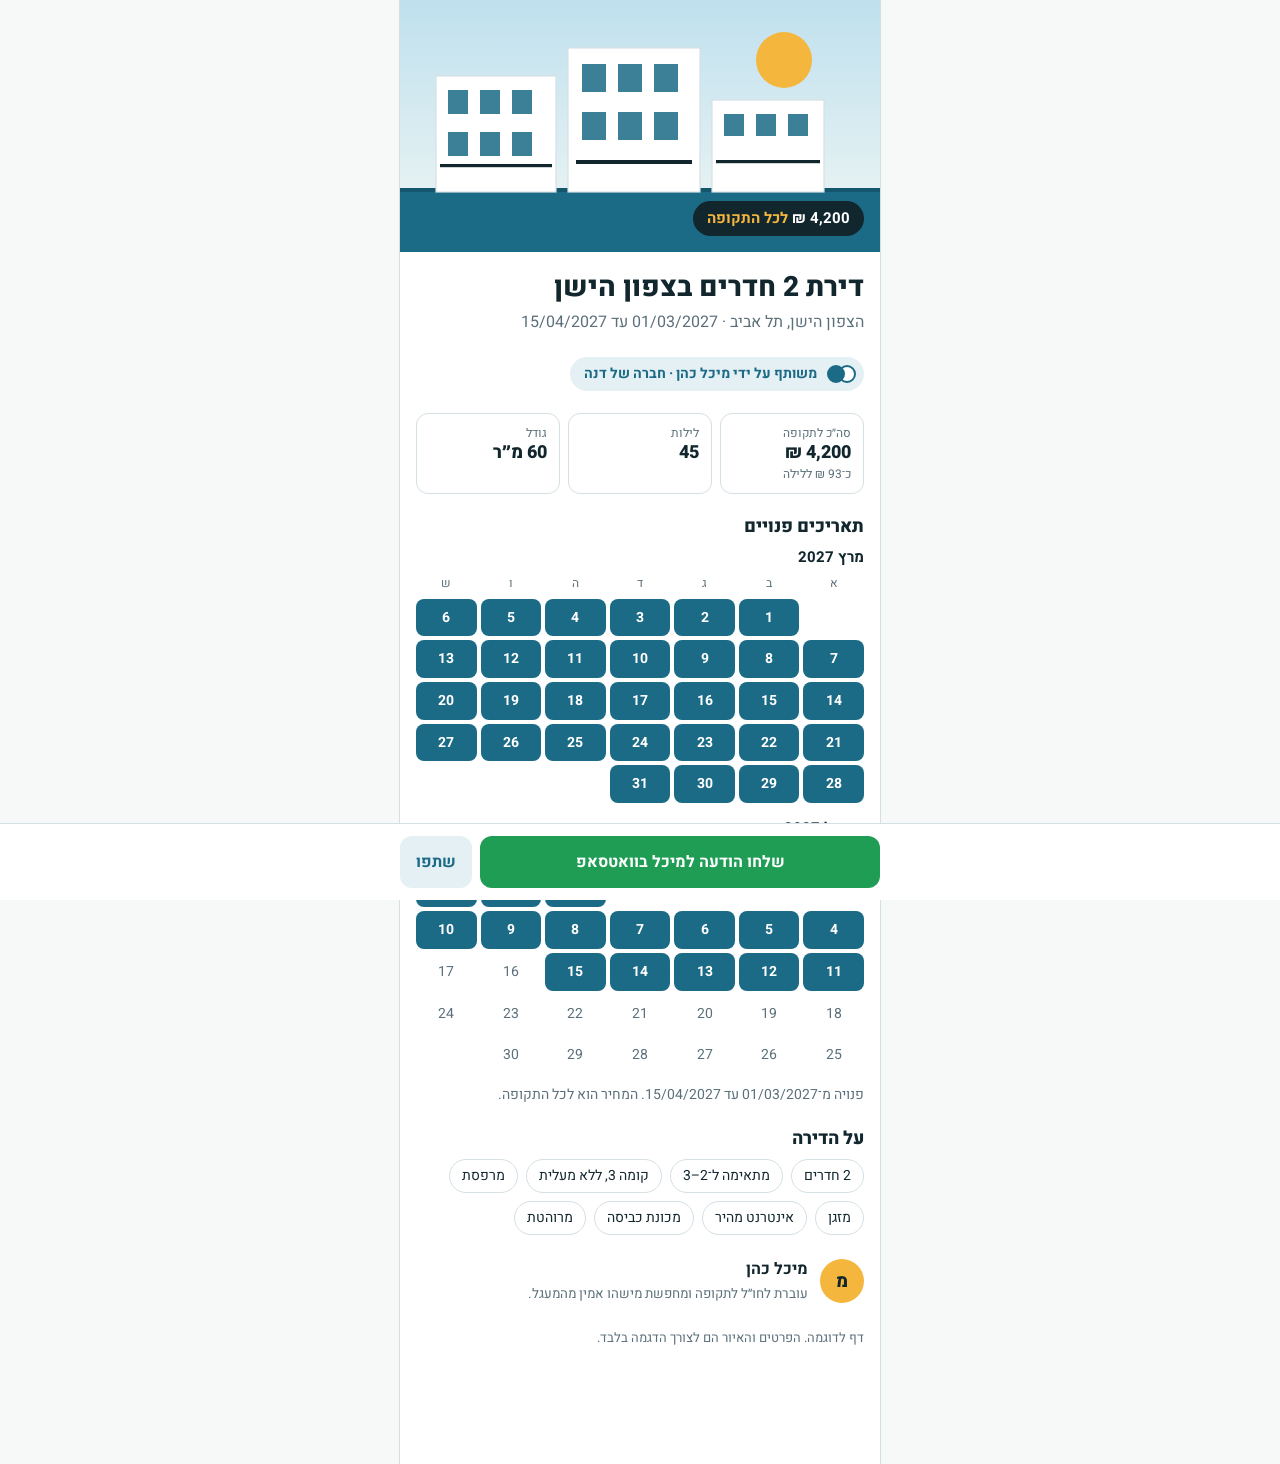
==== index.html @ 70d23780 "Translate index.html content to Hebrew" ====
<!DOCTYPE html>
<html lang="he" dir="rtl">
<head>
<meta charset="utf-8">
<meta name="viewport" content="width=device-width, initial-scale=1">
<title>דירת 2 חדרים בצפון הישן · 01/03–15/04</title>

<!-- תגיות תצוגה מקדימה: אלה התגיות ש-WhatsApp / Telegram קוראים. כתובת התמונה חייבת להיות מלאה (https) ולהצביע על JPG או PNG בגודל 1200x630. -->
<meta name="description" content="4,200 ₪ לכל התקופה · 2 חדרים · 60 מ״ר · משותף על ידי מיכל כהן, חברה של דנה">
<meta property="og:type" content="website">
<meta property="og:locale" content="he_IL">
<meta property="og:title" content="דירת 2 חדרים בצפון הישן · 01/03–15/04">
<meta property="og:description" content="4,200 ₪ לכל התקופה · 2 חדרים · 60 מ״ר · משותף על ידי מיכל כהן, חברה של דנה">
<meta property="og:image" content="https://meraryz.github.io/sublet/preview.png">
<meta property="og:image:width" content="1200">
<meta property="og:image:height" content="630">
<meta property="og:url" content="https://meraryz.github.io/sublet/index.html">
<meta name="twitter:card" content="summary_large_image">

<link rel="preconnect" href="https://fonts.googleapis.com">
<link rel="preconnect" href="https://fonts.gstatic.com" crossorigin>
<link href="https://fonts.googleapis.com/css2?family=Heebo:wght@400;500;700;800&display=swap" rel="stylesheet">
<style>
/* Layout: one column, 480px max, right-to-left. Hero image, key facts, two-month calendar, sticky action bar. */
:root{
  --ink:#12262e;
  --sea:#1b6a86;
  --sea-soft:#e4f0f4;
  --sun:#f4b63d;
  --paper:#f7f9f9;
  --line:#d5e0e4;
  --muted:#5b707a;
  --f-display:'Heebo',system-ui,sans-serif;
  --f-body:'Heebo',system-ui,sans-serif;
  color-scheme:light;
}
*{box-sizing:border-box}
html,body{margin:0}
body{background:var(--paper);color:var(--ink);font:400 16px/1.55 var(--f-body);-webkit-text-size-adjust:100%}
.wrap{max-width:480px;margin:0 auto;background:#fff;min-height:100vh;padding-bottom:96px;box-shadow:0 0 0 1px var(--line)}
.hero{position:relative;aspect-ratio:1200/630;background:var(--sea-soft);overflow:hidden}
.hero svg{display:block;width:100%;height:100%}
.badge{position:absolute;inset-inline-start:16px;bottom:16px;background:var(--ink);color:#fff;border-radius:999px;padding:6px 14px;font-weight:700;font-size:15px}
.badge b{color:var(--sun);font-weight:700}
.body{padding:20px 16px;display:flex;flex-direction:column;gap:22px}
h1{font:800 28px/1.15 var(--f-display);margin:0;text-wrap:balance}
.where{color:var(--muted);margin:6px 0 0}
.circle{display:inline-flex;align-items:center;gap:10px;background:var(--sea-soft);color:var(--sea);border-radius:999px;padding:6px 8px 6px 14px;font-weight:700;font-size:14px;align-self:flex-start}
.dots{display:inline-flex}
.dots i{width:18px;height:18px;border-radius:50%;border:2px solid var(--sea);background:#fff}
.dots i+i{margin-inline-start:-7px;background:var(--sea)}
.facts{display:grid;grid-template-columns:repeat(3,1fr);gap:8px}
.fact{border:1px solid var(--line);border-radius:12px;padding:10px 12px}
.fact span{display:block;color:var(--muted);font-size:12px}
.fact strong{display:block;font:800 18px/1.25 var(--f-display);font-variant-numeric:tabular-nums}
.fact small{display:block;color:var(--muted);font-size:12px}
h2{font:800 18px/1.2 var(--f-display);margin:0 0 10px}
h3{font:700 15px/1.2 var(--f-display);margin:0 0 8px}
.months{display:flex;flex-direction:column;gap:16px}
.cal{display:grid;grid-template-columns:repeat(7,1fr);gap:4px;text-align:center;font-variant-numeric:tabular-nums}
.cal .h{color:var(--muted);font-size:12px;padding-bottom:2px}
.cal .d{padding:8px 0;border-radius:8px;font-size:14px;color:var(--muted)}
.cal .on{background:var(--sea);color:#fff;font-weight:700}
.cal-note{margin:10px 0 0;color:var(--muted);font-size:14px}
.chips{display:flex;flex-wrap:wrap;gap:8px}
.chips span{border:1px solid var(--line);border-radius:999px;padding:5px 12px;font-size:14px}
.host{display:flex;align-items:center;gap:12px}
.av{width:44px;height:44px;border-radius:50%;background:var(--sun);color:var(--ink);display:grid;place-items:center;font:800 18px var(--f-display)}
.host p{margin:0}
.host small{color:var(--muted)}
.sample{color:var(--muted);font-size:13px;margin:0}
.bar{position:fixed;left:0;right:0;bottom:0;background:#fff;border-top:1px solid var(--line);padding:12px 16px calc(12px + env(safe-area-inset-bottom));z-index:5}
.bar div{max-width:480px;margin:0 auto;display:flex;gap:8px}
.btn{font:700 16px var(--f-body);border-radius:12px;padding:14px 16px;text-align:center;text-decoration:none;cursor:pointer;border:0}
.btn.main{flex:1;background:#1f9d55;color:#fff}
.btn.alt{background:var(--sea-soft);color:var(--sea)}
.btn:focus-visible{outline:3px solid var(--sun);outline-offset:2px}
.toast{position:fixed;left:50%;bottom:88px;transform:translateX(-50%);background:var(--ink);color:#fff;border-radius:999px;padding:8px 16px;font-size:14px;opacity:0;pointer-events:none;transition:opacity .2s;z-index:6}
.toast.show{opacity:1}
@media (prefers-reduced-motion:reduce){.toast{transition:none}}
</style>
</head>
<body>

<svg width="0" height="0" style="position:absolute" aria-hidden="true">
  <defs>
    <linearGradient id="sky" x1="0" y1="0" x2="0" y2="1"><stop offset="0" stop-color="#bfe0ee"/><stop offset="1" stop-color="#f1f7f4"/></linearGradient>
    <g id="scene">
      <rect width="1200" height="630" fill="url(#sky)"/>
      <circle cx="960" cy="150" r="70" fill="#f4b63d"/>
      <rect y="470" width="1200" height="160" fill="#1b6a86"/>
      <rect y="470" width="1200" height="10" fill="#14566d"/>
      <g fill="#ffffff" stroke="#d5e0e4" stroke-width="3">
        <rect x="90" y="190" width="300" height="290"/>
        <rect x="420" y="120" width="330" height="360"/>
        <rect x="780" y="250" width="280" height="230"/>
      </g>
      <g fill="#1b6a86" opacity=".85">
        <rect x="120" y="225" width="50" height="60"/><rect x="200" y="225" width="50" height="60"/><rect x="280" y="225" width="50" height="60"/>
        <rect x="120" y="330" width="50" height="60"/><rect x="200" y="330" width="50" height="60"/><rect x="280" y="330" width="50" height="60"/>
        <rect x="455" y="160" width="60" height="70"/><rect x="545" y="160" width="60" height="70"/><rect x="635" y="160" width="60" height="70"/>
        <rect x="455" y="280" width="60" height="70"/><rect x="545" y="280" width="60" height="70"/><rect x="635" y="280" width="60" height="70"/>
        <rect x="810" y="285" width="50" height="55"/><rect x="890" y="285" width="50" height="55"/><rect x="970" y="285" width="50" height="55"/>
      </g>
      <g fill="#12262e"><rect x="440" y="400" width="290" height="10"/><rect x="100" y="410" width="280" height="8"/><rect x="790" y="400" width="260" height="8"/></g>
    </g>
  </defs>
</svg>

<div class="wrap">
  <div class="hero">
    <svg viewBox="0 0 1200 630" preserveAspectRatio="xMidYMid slice" role="img" aria-label="איור של הבניין (לדוגמה, יש להחליף בתמונה אמיתית)"><use href="#scene"/></svg>
    <div class="badge"><bdi>4,200</bdi> ₪ <b>לכל התקופה</b></div>
  </div>

  <div class="body">
    <div>
      <h1>דירת 2 חדרים בצפון הישן</h1>
      <p class="where">הצפון הישן, תל אביב · <bdi>01/03/2027</bdi> עד <bdi>15/04/2027</bdi></p>
    </div>

    <div class="circle"><span class="dots" aria-hidden="true"><i></i><i></i></span>משותף על ידי מיכל כהן · חברה של דנה</div>

    <div class="facts">
      <div class="fact"><span>סה״כ לתקופה</span><strong><bdi>4,200</bdi> ₪</strong><small>כ־<bdi>93</bdi> ₪ ללילה</small></div>
      <div class="fact"><span>לילות</span><strong>45</strong></div>
      <div class="fact"><span>גודל</span><strong><bdi>60</bdi> מ״ר</strong></div>
    </div>

    <section>
      <h2>תאריכים פנויים</h2>
      <div class="months" id="months" aria-label="זמינות במרץ ואפריל 2027"></div>
      <p class="cal-note">פנויה מ־<bdi>01/03/2027</bdi> עד <bdi>15/04/2027</bdi>. המחיר הוא לכל התקופה.</p>
    </section>

    <section>
      <h2>על הדירה</h2>
      <div class="chips"><span>2 חדרים</span><span>מתאימה ל־2–3</span><span>קומה 3, ללא מעלית</span><span>מרפסת</span><span>מזגן</span><span>אינטרנט מהיר</span><span>מכונת כביסה</span><span>מרוהטת</span></div>
    </section>

    <section class="host">
      <div class="av" aria-hidden="true">מ</div>
      <p><strong>מיכל כהן</strong><br><small>עוברת לחו״ל לתקופה ומחפשת מישהו אמין מהמעגל.</small></p>
    </section>

    <p class="sample">דף לדוגמה. הפרטים והאיור הם לצורך הדגמה בלבד.</p>
  </div>
</div>

<div class="bar">
  <div>
    <a class="btn main" id="wa" href="https://wa.me/972549202054?text=%D7%94%D7%99%D7%99%2C%20%D7%A8%D7%90%D7%99%D7%AA%D7%99%20%D7%90%D7%AA%20%D7%94%D7%93%D7%99%D7%A8%D7%94%20%D7%91%D7%A6%D7%A4%D7%95%D7%9F%20%D7%94%D7%99%D7%A9%D7%9F%20%D7%9C-01/03/2027%20%D7%A2%D7%93%2015/04/2027">שלחו הודעה למיכל בוואטסאפ</a>
    <button class="btn alt" id="share" type="button">שתפו</button>
  </div>
</div>
<div class="toast" id="toast" role="status"></div>

<script>
(function(){
  var letters=['א','ב','ג','ד','ה','ו','ש'];
  function month(y,m,name,from,to){
    var h='<div><h3>'+name+' '+y+'</h3><div class="cal">';
    letters.forEach(function(l){h+='<div class="h">'+l+'</div>';});
    var first=new Date(y,m,1).getDay(),days=new Date(y,m+1,0).getDate();
    for(var i=0;i<first;i++){h+='<div></div>';}
    for(var d=1;d<=days;d++){h+='<div class="d'+(d>=from&&d<=to?' on':'')+'">'+d+'</div>';}
    return h+'</div></div>';
  }
  document.getElementById('months').innerHTML=month(2027,2,'מרץ',1,31)+month(2027,3,'אפריל',1,15);

  var toast=document.getElementById('toast');
  function say(t){toast.textContent=t;toast.classList.add('show');setTimeout(function(){toast.classList.remove('show');},2200);}
  document.getElementById('share').addEventListener('click',function(){
    var url=location.href;
    try{
      navigator.clipboard.writeText(url).then(function(){say('הקישור הועתק');},function(){say('העתיקו את הקישור משורת הכתובת');});
    }catch(e){say('העתיקו את הקישור משורת הכתובת');}
  });
})();
</script>
</body>
</html>
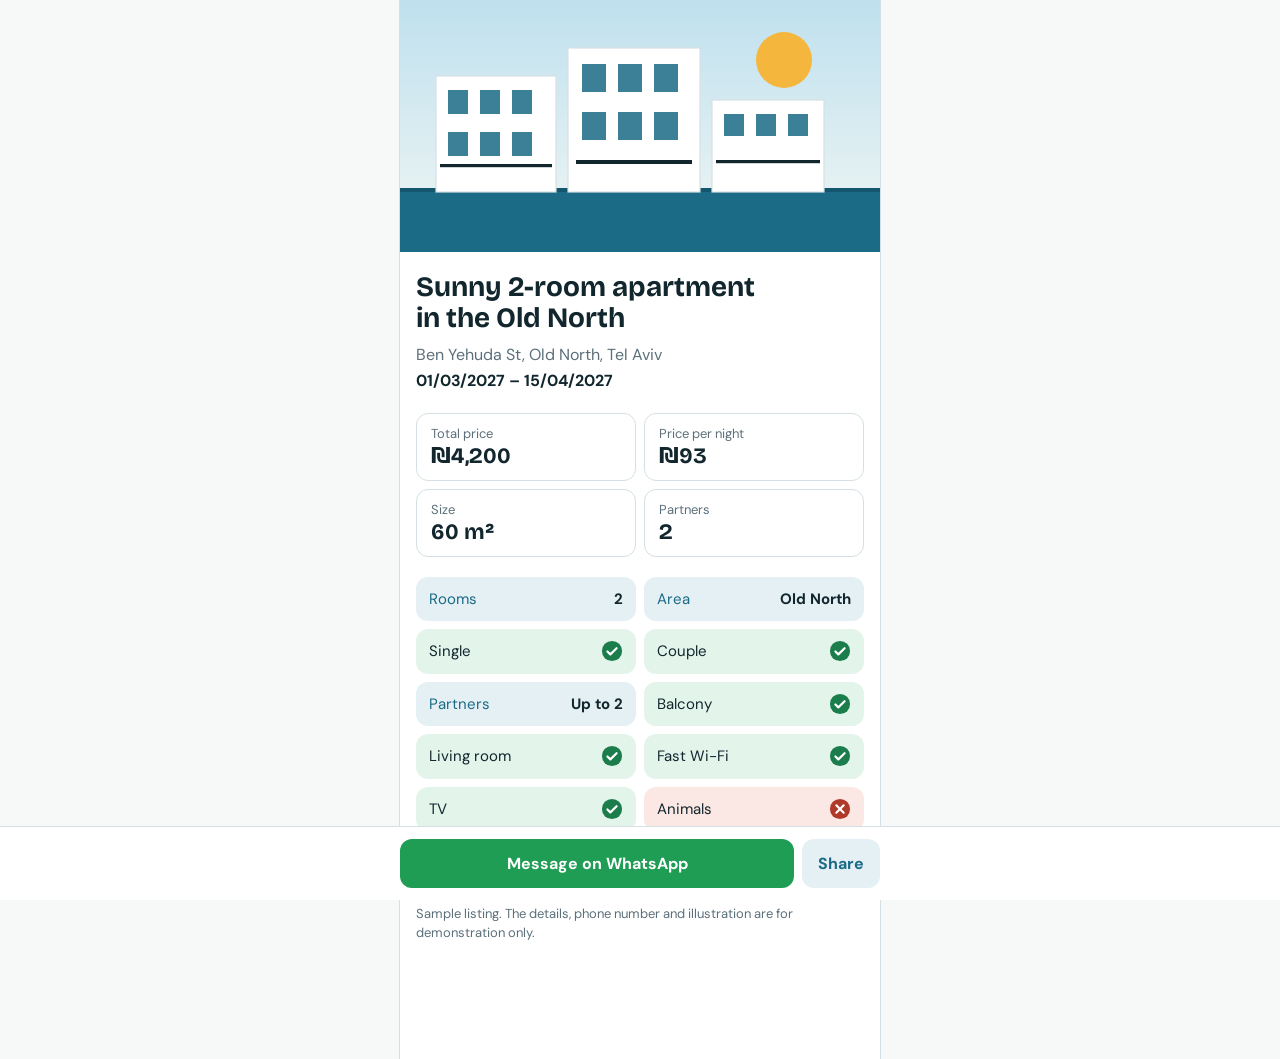
==== commit b2e74d84: "Translate Hebrew content to English in index.html" ====
--- a/index.html
+++ b/index.html
@@ -1,27 +1,26 @@
 <!DOCTYPE html>
-<html lang="he" dir="rtl">
+<html lang="en">
 <head>
 <meta charset="utf-8">
 <meta name="viewport" content="width=device-width, initial-scale=1">
-<title>דירת 2 חדרים בצפון הישן · 01/03–15/04</title>
+<title>2-room apartment in the Old North · 01/03–15/04</title>
 
-<!-- תגיות תצוגה מקדימה: אלה התגיות ש-WhatsApp / Telegram קוראים. כתובת התמונה חייבת להיות מלאה (https) ולהצביע על JPG או PNG בגודל 1200x630. -->
-<meta name="description" content="4,200 ₪ לכל התקופה · 2 חדרים · 60 מ״ר · משותף על ידי מיכל כהן, חברה של דנה">
+<!-- LINK PREVIEW TAGS: WhatsApp / Telegram read these. og:image must be a full https URL to a 1200x630 JPG or PNG. -->
+<meta name="description" content="₪4,200 total (₪93/night) · 60 m² · 2 rooms · Old North, Tel Aviv">
 <meta property="og:type" content="website">
-<meta property="og:locale" content="he_IL">
-<meta property="og:title" content="דירת 2 חדרים בצפון הישן · 01/03–15/04">
-<meta property="og:description" content="4,200 ₪ לכל התקופה · 2 חדרים · 60 מ״ר · משותף על ידי מיכל כהן, חברה של דנה">
-<meta property="og:image" content="https://meraryz.github.io/sublet/preview.png">
+<meta property="og:title" content="2-room apartment in the Old North · 01/03–15/04">
+<meta property="og:description" content="₪4,200 total (₪93/night) · 60 m² · 2 rooms · Old North, Tel Aviv">
+<meta property="og:image" content="https://meraryz.github.io/sublet/old-north-en.png">
 <meta property="og:image:width" content="1200">
 <meta property="og:image:height" content="630">
-<meta property="og:url" content="https://meraryz.github.io/sublet/index.html">
+<meta property="og:url" content="https://meraryz.github.io/sublet/old-north-en.html">
 <meta name="twitter:card" content="summary_large_image">
 
 <link rel="preconnect" href="https://fonts.googleapis.com">
 <link rel="preconnect" href="https://fonts.gstatic.com" crossorigin>
-<link href="https://fonts.googleapis.com/css2?family=Heebo:wght@400;500;700;800&display=swap" rel="stylesheet">
+<link href="https://fonts.googleapis.com/css2?family=Bricolage+Grotesque:wght@600;700&family=DM+Sans:wght@400;500;700&display=swap" rel="stylesheet">
 <style>
-/* Layout: one column, 480px max, right-to-left. Hero image, key facts, two-month calendar, sticky action bar. */
+/* Layout: one column, 480px max. Image, subject, address and dates, four key facts, badge grid, sticky action bar. */
 :root{
   --ink:#12262e;
   --sea:#1b6a86;
@@ -30,44 +29,42 @@
   --paper:#f7f9f9;
   --line:#d5e0e4;
   --muted:#5b707a;
-  --f-display:'Heebo',system-ui,sans-serif;
-  --f-body:'Heebo',system-ui,sans-serif;
+  --yes:#1c7d4c;
+  --yes-soft:#e3f4ea;
+  --no:#b03a2a;
+  --no-soft:#fbe8e4;
+  --f-display:'Bricolage Grotesque',system-ui,sans-serif;
+  --f-body:'DM Sans',system-ui,sans-serif;
   color-scheme:light;
 }
 *{box-sizing:border-box}
 html,body{margin:0}
-body{background:var(--paper);color:var(--ink);font:400 16px/1.55 var(--f-body);-webkit-text-size-adjust:100%}
+body{background:var(--paper);color:var(--ink);font:400 16px/1.5 var(--f-body);-webkit-text-size-adjust:100%}
 .wrap{max-width:480px;margin:0 auto;background:#fff;min-height:100vh;padding-bottom:96px;box-shadow:0 0 0 1px var(--line)}
-.hero{position:relative;aspect-ratio:1200/630;background:var(--sea-soft);overflow:hidden}
+.hero{aspect-ratio:1200/630;background:var(--sea-soft);overflow:hidden}
 .hero svg{display:block;width:100%;height:100%}
-.badge{position:absolute;inset-inline-start:16px;bottom:16px;background:var(--ink);color:#fff;border-radius:999px;padding:6px 14px;font-weight:700;font-size:15px}
-.badge b{color:var(--sun);font-weight:700}
-.body{padding:20px 16px;display:flex;flex-direction:column;gap:22px}
-h1{font:800 28px/1.15 var(--f-display);margin:0;text-wrap:balance}
-.where{color:var(--muted);margin:6px 0 0}
-.circle{display:inline-flex;align-items:center;gap:10px;background:var(--sea-soft);color:var(--sea);border-radius:999px;padding:6px 8px 6px 14px;font-weight:700;font-size:14px;align-self:flex-start}
-.dots{display:inline-flex}
-.dots i{width:18px;height:18px;border-radius:50%;border:2px solid var(--sea);background:#fff}
-.dots i+i{margin-inline-start:-7px;background:var(--sea)}
-.facts{display:grid;grid-template-columns:repeat(3,1fr);gap:8px}
-.fact{border:1px solid var(--line);border-radius:12px;padding:10px 12px}
-.fact span{display:block;color:var(--muted);font-size:12px}
-.fact strong{display:block;font:800 18px/1.25 var(--f-display);font-variant-numeric:tabular-nums}
-.fact small{display:block;color:var(--muted);font-size:12px}
-h2{font:800 18px/1.2 var(--f-display);margin:0 0 10px}
-h3{font:700 15px/1.2 var(--f-display);margin:0 0 8px}
-.months{display:flex;flex-direction:column;gap:16px}
-.cal{display:grid;grid-template-columns:repeat(7,1fr);gap:4px;text-align:center;font-variant-numeric:tabular-nums}
-.cal .h{color:var(--muted);font-size:12px;padding-bottom:2px}
-.cal .d{padding:8px 0;border-radius:8px;font-size:14px;color:var(--muted)}
-.cal .on{background:var(--sea);color:#fff;font-weight:700}
-.cal-note{margin:10px 0 0;color:var(--muted);font-size:14px}
-.chips{display:flex;flex-wrap:wrap;gap:8px}
-.chips span{border:1px solid var(--line);border-radius:999px;padding:5px 12px;font-size:14px}
-.host{display:flex;align-items:center;gap:12px}
-.av{width:44px;height:44px;border-radius:50%;background:var(--sun);color:var(--ink);display:grid;place-items:center;font:800 18px var(--f-display)}
-.host p{margin:0}
-.host small{color:var(--muted)}
+.body{padding:20px 16px;display:flex;flex-direction:column;gap:20px}
+h1{font:700 28px/1.12 var(--f-display);margin:0;text-wrap:balance}
+.meta{margin:8px 0 0;display:flex;flex-direction:column;gap:2px;color:var(--muted)}
+.meta strong{color:var(--ink);font-weight:700;font-variant-numeric:tabular-nums}
+.facts{display:grid;grid-template-columns:repeat(2,1fr);gap:8px}
+.fact{border:1px solid var(--line);border-radius:12px;padding:10px 14px}
+.fact span{display:block;color:var(--muted);font-size:13px}
+.fact strong{display:block;font:700 22px/1.2 var(--f-display);font-variant-numeric:tabular-nums}
+.badges{list-style:none;margin:0;padding:0;display:grid;grid-template-columns:repeat(2,1fr);gap:8px}
+.b{display:flex;align-items:center;justify-content:space-between;gap:8px;border-radius:12px;padding:10px 12px;font-size:15px;border:1px solid var(--line)}
+.b span{color:var(--muted)}
+.b strong{font-weight:700}
+.b.info{background:var(--sea-soft);border-color:transparent}
+.b.info span{color:var(--sea)}
+.b.yes{background:var(--yes-soft);border-color:transparent}
+.b.yes span{color:var(--ink)}
+.b.no{background:var(--no-soft);border-color:transparent}
+.b.no span{color:var(--ink)}
+.b svg{flex:none;width:22px;height:22px}
+.yes svg{color:var(--yes)}
+.no svg{color:var(--no)}
+.sr{position:absolute;width:1px;height:1px;overflow:hidden;clip:rect(0 0 0 0);white-space:nowrap}
 .sample{color:var(--muted);font-size:13px;margin:0}
 .bar{position:fixed;left:0;right:0;bottom:0;background:#fff;border-top:1px solid var(--line);padding:12px 16px calc(12px + env(safe-area-inset-bottom));z-index:5}
 .bar div{max-width:480px;margin:0 auto;display:flex;gap:8px}
@@ -104,77 +101,67 @@
       </g>
       <g fill="#12262e"><rect x="440" y="400" width="290" height="10"/><rect x="100" y="410" width="280" height="8"/><rect x="790" y="400" width="260" height="8"/></g>
     </g>
+    <symbol id="ok" viewBox="0 0 24 24"><circle cx="12" cy="12" r="11" fill="currentColor"/><path d="M7 12.5l3.2 3.2L17 9" fill="none" stroke="#fff" stroke-width="2.4" stroke-linecap="round" stroke-linejoin="round"/></symbol>
+    <symbol id="nope" viewBox="0 0 24 24"><circle cx="12" cy="12" r="11" fill="currentColor"/><path d="M8 8l8 8M16 8l-8 8" fill="none" stroke="#fff" stroke-width="2.4" stroke-linecap="round"/></symbol>
   </defs>
 </svg>
 
 <div class="wrap">
   <div class="hero">
-    <svg viewBox="0 0 1200 630" preserveAspectRatio="xMidYMid slice" role="img" aria-label="איור של הבניין (לדוגמה, יש להחליף בתמונה אמיתית)"><use href="#scene"/></svg>
-    <div class="badge"><bdi>4,200</bdi> ₪ <b>לכל התקופה</b></div>
+    <svg viewBox="0 0 1200 630" preserveAspectRatio="xMidYMid slice" role="img" aria-label="Illustration of the building (sample, replace with your photo)"><use href="#scene"/></svg>
   </div>
 
   <div class="body">
     <div>
-      <h1>דירת 2 חדרים בצפון הישן</h1>
-      <p class="where">הצפון הישן, תל אביב · <bdi>01/03/2027</bdi> עד <bdi>15/04/2027</bdi></p>
+      <h1>Sunny 2-room apartment in the Old North</h1>
+      <p class="meta">
+        <span>Ben Yehuda St, Old North, Tel Aviv</span>
+        <strong>01/03/2027 – 15/04/2027</strong>
+      </p>
     </div>
 
-    <div class="circle"><span class="dots" aria-hidden="true"><i></i><i></i></span>משותף על ידי מיכל כהן · חברה של דנה</div>
-
     <div class="facts">
-      <div class="fact"><span>סה״כ לתקופה</span><strong><bdi>4,200</bdi> ₪</strong><small>כ־<bdi>93</bdi> ₪ ללילה</small></div>
-      <div class="fact"><span>לילות</span><strong>45</strong></div>
-      <div class="fact"><span>גודל</span><strong><bdi>60</bdi> מ״ר</strong></div>
+      <div class="fact"><span>Total price</span><strong>₪4,200</strong></div>
+      <div class="fact"><span>Price per night</span><strong>₪93</strong></div>
+      <div class="fact"><span>Size</span><strong>60 m²</strong></div>
+      <div class="fact"><span>Partners</span><strong>2</strong></div>
     </div>
 
-    <section>
-      <h2>תאריכים פנויים</h2>
-      <div class="months" id="months" aria-label="זמינות במרץ ואפריל 2027"></div>
-      <p class="cal-note">פנויה מ־<bdi>01/03/2027</bdi> עד <bdi>15/04/2027</bdi>. המחיר הוא לכל התקופה.</p>
-    </section>
+    <ul class="badges">
+      <li class="b info"><span>Rooms</span><strong>2</strong></li>
+      <li class="b info"><span>Area</span><strong>Old North</strong></li>
+      <li class="b yes"><span>Single</span><svg aria-hidden="true"><use href="#ok"/></svg><i class="sr">Yes</i></li>
+      <li class="b yes"><span>Couple</span><svg aria-hidden="true"><use href="#ok"/></svg><i class="sr">Yes</i></li>
+      <li class="b info"><span>Partners</span><strong>Up to 2</strong></li>
+      <li class="b yes"><span>Balcony</span><svg aria-hidden="true"><use href="#ok"/></svg><i class="sr">Yes</i></li>
+      <li class="b yes"><span>Living room</span><svg aria-hidden="true"><use href="#ok"/></svg><i class="sr">Yes</i></li>
+      <li class="b yes"><span>Fast Wi-Fi</span><svg aria-hidden="true"><use href="#ok"/></svg><i class="sr">Yes</i></li>
+      <li class="b yes"><span>TV</span><svg aria-hidden="true"><use href="#ok"/></svg><i class="sr">Yes</i></li>
+      <li class="b no"><span>Animals</span><svg aria-hidden="true"><use href="#nope"/></svg><i class="sr">No</i></li>
+      <li class="b no"><span>Smoking</span><svg aria-hidden="true"><use href="#nope"/></svg><i class="sr">No</i></li>
+    </ul>
 
-    <section>
-      <h2>על הדירה</h2>
-      <div class="chips"><span>2 חדרים</span><span>מתאימה ל־2–3</span><span>קומה 3, ללא מעלית</span><span>מרפסת</span><span>מזגן</span><span>אינטרנט מהיר</span><span>מכונת כביסה</span><span>מרוהטת</span></div>
-    </section>
-
-    <section class="host">
-      <div class="av" aria-hidden="true">מ</div>
-      <p><strong>מיכל כהן</strong><br><small>עוברת לחו״ל לתקופה ומחפשת מישהו אמין מהמעגל.</small></p>
-    </section>
-
-    <p class="sample">דף לדוגמה. הפרטים והאיור הם לצורך הדגמה בלבד.</p>
+    <p class="sample">Sample listing. The details, phone number and illustration are for demonstration only.</p>
   </div>
 </div>
 
 <div class="bar">
   <div>
-    <a class="btn main" id="wa" href="https://wa.me/972549202054?text=%D7%94%D7%99%D7%99%2C%20%D7%A8%D7%90%D7%99%D7%AA%D7%99%20%D7%90%D7%AA%20%D7%94%D7%93%D7%99%D7%A8%D7%94%20%D7%91%D7%A6%D7%A4%D7%95%D7%9F%20%D7%94%D7%99%D7%A9%D7%9F%20%D7%9C-01/03/2027%20%D7%A2%D7%93%2015/04/2027">שלחו הודעה למיכל בוואטסאפ</a>
-    <button class="btn alt" id="share" type="button">שתפו</button>
+    <a class="btn main" id="wa" href="https://wa.me/972500000000?text=Hi%2C%20I%20saw%20your%20apartment%20in%20the%20Old%20North%20for%2001%2F03%2F2027-15%2F04%2F2027">Message on WhatsApp</a>
+    <button class="btn alt" id="share" type="button">Share</button>
   </div>
 </div>
 <div class="toast" id="toast" role="status"></div>
 
 <script>
 (function(){
-  var letters=['א','ב','ג','ד','ה','ו','ש'];
-  function month(y,m,name,from,to){
-    var h='<div><h3>'+name+' '+y+'</h3><div class="cal">';
-    letters.forEach(function(l){h+='<div class="h">'+l+'</div>';});
-    var first=new Date(y,m,1).getDay(),days=new Date(y,m+1,0).getDate();
-    for(var i=0;i<first;i++){h+='<div></div>';}
-    for(var d=1;d<=days;d++){h+='<div class="d'+(d>=from&&d<=to?' on':'')+'">'+d+'</div>';}
-    return h+'</div></div>';
-  }
-  document.getElementById('months').innerHTML=month(2027,2,'מרץ',1,31)+month(2027,3,'אפריל',1,15);
-
   var toast=document.getElementById('toast');
   function say(t){toast.textContent=t;toast.classList.add('show');setTimeout(function(){toast.classList.remove('show');},2200);}
   document.getElementById('share').addEventListener('click',function(){
     var url=location.href;
     try{
-      navigator.clipboard.writeText(url).then(function(){say('הקישור הועתק');},function(){say('העתיקו את הקישור משורת הכתובת');});
-    }catch(e){say('העתיקו את הקישור משורת הכתובת');}
+      navigator.clipboard.writeText(url).then(function(){say('Link copied');},function(){say('Copy the link from the address bar');});
+    }catch(e){say('Copy the link from the address bar');}
   });
 })();
 </script>
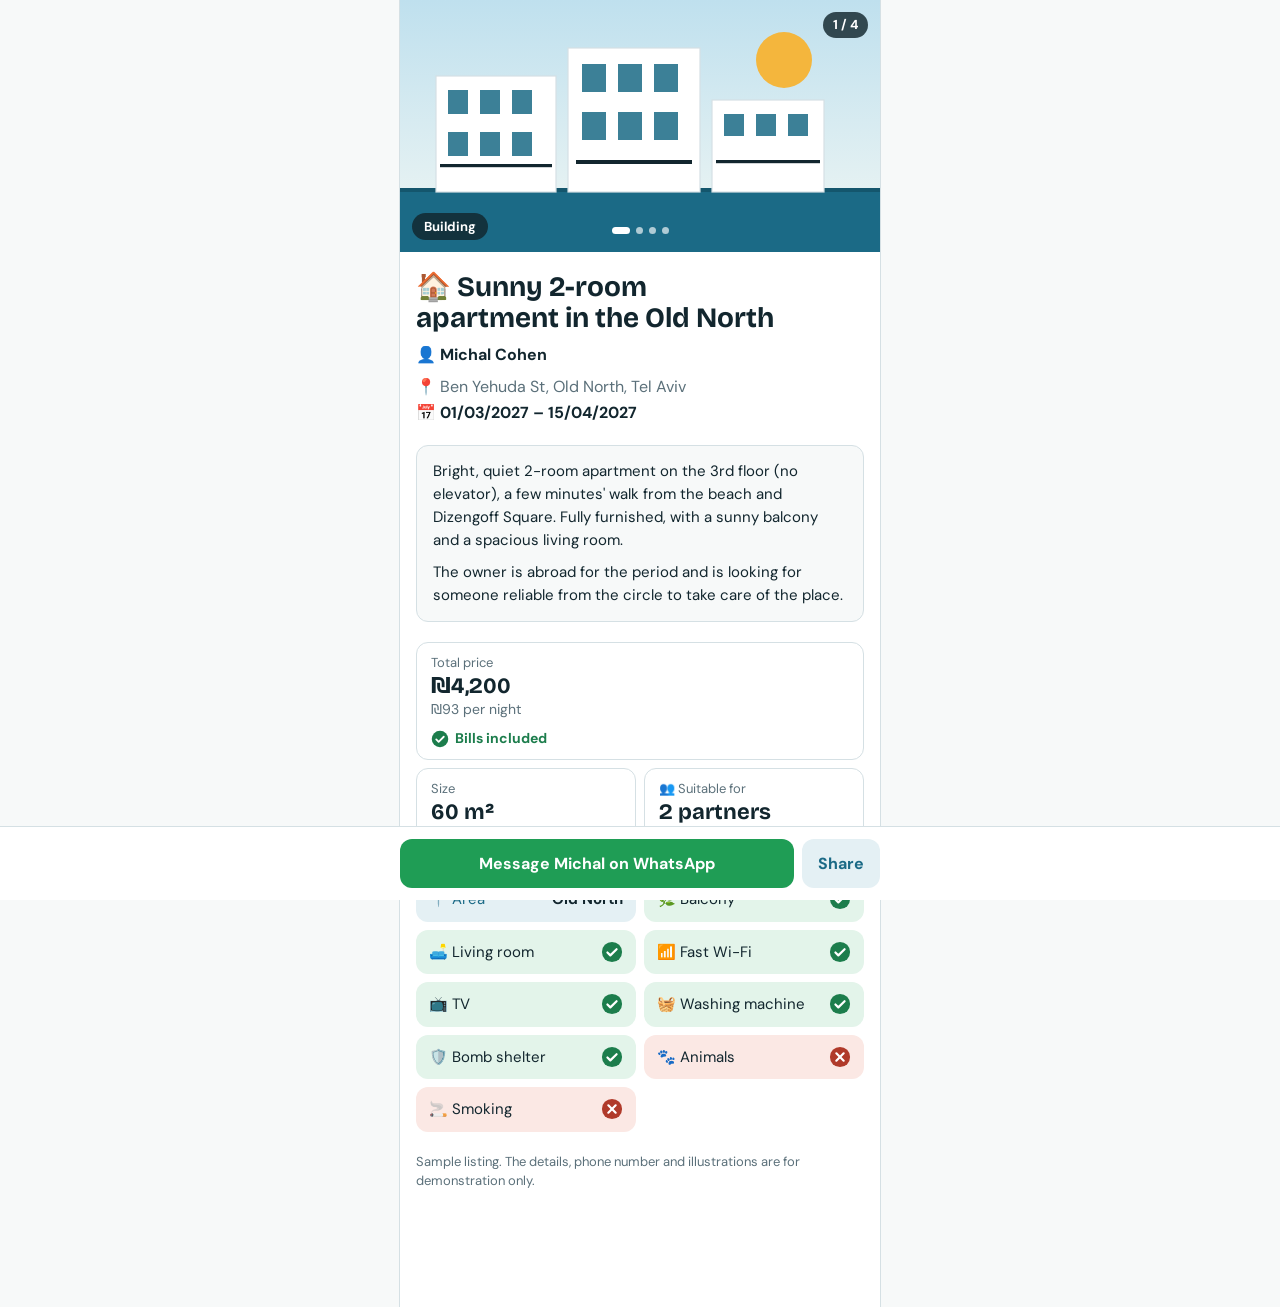
==== commit 0dc2ee2f: "Enhance photo gallery and update apartment listing Updated the HTML structure and added new features" ====
--- a/index.html
+++ b/index.html
@@ -41,15 +41,34 @@
 html,body{margin:0}
 body{background:var(--paper);color:var(--ink);font:400 16px/1.5 var(--f-body);-webkit-text-size-adjust:100%}
 .wrap{max-width:480px;margin:0 auto;background:#fff;min-height:100vh;padding-bottom:96px;box-shadow:0 0 0 1px var(--line)}
-.hero{aspect-ratio:1200/630;background:var(--sea-soft);overflow:hidden}
+.hero{position:relative;aspect-ratio:1200/630;background:var(--sea-soft);overflow:hidden}
+.gal{display:flex;height:100%;overflow-x:auto;scroll-snap-type:x mandatory;scrollbar-width:none;-webkit-overflow-scrolling:touch}
+.gal::-webkit-scrollbar{display:none}
+.gal:focus-visible{outline:3px solid var(--sun);outline-offset:-3px}
+.slide{position:relative;flex:0 0 100%;height:100%;scroll-snap-align:center}
+.slide svg,.slide img{display:block;width:100%;height:100%;object-fit:cover}
+.cap{position:absolute;left:12px;bottom:12px;background:rgba(18,38,46,.82);color:#fff;border-radius:999px;padding:4px 12px;font-size:13px;font-weight:700}
+.count{position:absolute;right:12px;top:12px;background:rgba(18,38,46,.82);color:#fff;border-radius:999px;padding:3px 10px;font-size:13px;font-weight:700;font-variant-numeric:tabular-nums}
+.dots{position:absolute;left:0;right:0;bottom:18px;display:flex;justify-content:center;gap:6px;pointer-events:none}
+.dots i{width:7px;height:7px;border-radius:50%;background:rgba(255,255,255,.65);transition:width .2s}
+.dots i.on{width:18px;border-radius:4px;background:#fff}
+.contact{margin:8px 0 0;font-weight:700;font-size:16px}
 .hero svg{display:block;width:100%;height:100%}
 .body{padding:20px 16px;display:flex;flex-direction:column;gap:20px}
 h1{font:700 28px/1.12 var(--f-display);margin:0;text-wrap:balance}
 .meta{margin:8px 0 0;display:flex;flex-direction:column;gap:2px;color:var(--muted)}
 .meta strong{color:var(--ink);font-weight:700;font-variant-numeric:tabular-nums}
+.desc{background:var(--paper);border:1px solid var(--line);border-radius:12px;padding:14px 16px;font-size:15px;line-height:1.55}
+.desc p{margin:0}
+.desc p+p{margin-top:8px}
 .facts{display:grid;grid-template-columns:repeat(2,1fr);gap:8px}
 .fact{border:1px solid var(--line);border-radius:12px;padding:10px 14px}
 .fact span{display:block;color:var(--muted);font-size:13px}
+.fact.wide{grid-column:1/-1}
+.fact small{display:block;color:var(--muted);font-size:14px;font-variant-numeric:tabular-nums}
+.fact small.incl{display:flex;align-items:center;gap:6px;margin-top:8px;font-size:14px;font-weight:700;color:var(--yes)}
+.fact small.incl.no{color:var(--no)}
+.fact small.incl svg{width:18px;height:18px;flex:none}
 .fact strong{display:block;font:700 22px/1.2 var(--f-display);font-variant-numeric:tabular-nums}
 .badges{list-style:none;margin:0;padding:0;display:grid;grid-template-columns:repeat(2,1fr);gap:8px}
 .b{display:flex;align-items:center;justify-content:space-between;gap:8px;border-radius:12px;padding:10px 12px;font-size:15px;border:1px solid var(--line)}
@@ -64,6 +83,7 @@
 .b svg{flex:none;width:22px;height:22px}
 .yes svg{color:var(--yes)}
 .no svg{color:var(--no)}
+.em{font-style:normal}
 .sr{position:absolute;width:1px;height:1px;overflow:hidden;clip:rect(0 0 0 0);white-space:nowrap}
 .sample{color:var(--muted);font-size:13px;margin:0}
 .bar{position:fixed;left:0;right:0;bottom:0;background:#fff;border-top:1px solid var(--line);padding:12px 16px calc(12px + env(safe-area-inset-bottom));z-index:5}
@@ -107,47 +127,58 @@
 </svg>
 
 <div class="wrap">
+  <!-- To use real photos: replace each <svg> inside a .slide with <img src="photo1.jpg" alt="Living room">. Add or remove .slide blocks freely. -->
   <div class="hero">
-    <svg viewBox="0 0 1200 630" preserveAspectRatio="xMidYMid slice" role="img" aria-label="Illustration of the building (sample, replace with your photo)"><use href="#scene"/></svg>
+    <div class="gal" id="gal" tabindex="0" aria-label="Photo gallery, swipe for more photos">
+      <div class="slide"><svg viewBox="0 0 1200 630" preserveAspectRatio="xMidYMid slice" role="img" aria-label="Building (sample illustration, replace with a photo)"><use href="#scene"/></svg><span class="cap">Building</span></div>
+      <div class="slide"><svg viewBox="0 0 1200 630" preserveAspectRatio="xMidYMid slice" role="img" aria-label="Living room (sample illustration, replace with a photo)"><rect width="1200" height="630" fill="#eef3f2"/><rect y="470" width="1200" height="160" fill="#d8e3e6"/><rect x="760" y="110" width="300" height="230" fill="#bfe0ee" stroke="#fff" stroke-width="12"/><path d="M910 110v230M760 225h300" stroke="#fff" stroke-width="10"/><ellipse cx="400" cy="545" rx="330" ry="42" fill="#f4b63d" opacity=".55"/><rect x="140" y="250" width="520" height="100" rx="30" fill="#1f7a99"/><rect x="120" y="320" width="560" height="150" rx="30" fill="#1b6a86"/><rect x="190" y="300" width="130" height="80" rx="20" fill="#f4b63d"/><rect x="1000" y="400" width="76" height="86" rx="10" fill="#12262e"/><circle cx="1038" cy="360" r="46" fill="#2f8f5b"/><circle cx="1000" cy="385" r="34" fill="#38a068"/><circle cx="1076" cy="385" r="34" fill="#38a068"/></svg><span class="cap">Living room</span></div>
+      <div class="slide"><svg viewBox="0 0 1200 630" preserveAspectRatio="xMidYMid slice" role="img" aria-label="Bedroom (sample illustration, replace with a photo)"><rect width="1200" height="630" fill="#eef3f2"/><rect y="470" width="1200" height="160" fill="#d8e3e6"/><rect x="90" y="120" width="170" height="230" fill="#bfe0ee" stroke="#fff" stroke-width="10"/><rect x="300" y="240" width="620" height="120" rx="18" fill="#1b6a86"/><rect x="300" y="330" width="620" height="150" rx="18" fill="#fff" stroke="#d5e0e4" stroke-width="4"/><rect x="345" y="285" width="210" height="64" rx="22" fill="#fff"/><rect x="665" y="285" width="210" height="64" rx="22" fill="#fff"/><rect x="300" y="395" width="620" height="85" rx="14" fill="#f4b63d" opacity=".9"/><rect x="975" y="410" width="110" height="76" fill="#12262e"/><circle cx="1030" cy="370" r="32" fill="#f4b63d"/></svg><span class="cap">Bedroom</span></div>
+      <div class="slide"><svg viewBox="0 0 1200 630" preserveAspectRatio="xMidYMid slice" role="img" aria-label="Balcony (sample illustration, replace with a photo)"><rect width="1200" height="630" fill="url(#sky)"/><circle cx="930" cy="140" r="64" fill="#f4b63d"/><rect y="260" width="1200" height="140" fill="#1b6a86"/><rect y="260" width="1200" height="8" fill="#14566d"/><rect y="480" width="1200" height="150" fill="#d8e3e6"/><g stroke="#12262e" stroke-width="6"><line x1="60" y1="410" x2="60" y2="480"/><line x1="120" y1="410" x2="120" y2="480"/><line x1="180" y1="410" x2="180" y2="480"/><line x1="240" y1="410" x2="240" y2="480"/><line x1="300" y1="410" x2="300" y2="480"/><line x1="360" y1="410" x2="360" y2="480"/><line x1="420" y1="410" x2="420" y2="480"/><line x1="480" y1="410" x2="480" y2="480"/><line x1="540" y1="410" x2="540" y2="480"/><line x1="600" y1="410" x2="600" y2="480"/><line x1="660" y1="410" x2="660" y2="480"/><line x1="720" y1="410" x2="720" y2="480"/><line x1="780" y1="410" x2="780" y2="480"/><line x1="840" y1="410" x2="840" y2="480"/><line x1="900" y1="410" x2="900" y2="480"/><line x1="960" y1="410" x2="960" y2="480"/><line x1="1020" y1="410" x2="1020" y2="480"/><line x1="1080" y1="410" x2="1080" y2="480"/><line x1="1140" y1="410" x2="1140" y2="480"/></g><rect y="396" width="1200" height="16" fill="#12262e"/><rect x="520" y="520" width="170" height="16" rx="8" fill="#12262e"/><rect x="598" y="536" width="14" height="70" fill="#12262e"/><rect x="290" y="545" width="120" height="26" rx="10" fill="#f4b63d"/><rect x="298" y="480" width="26" height="90" rx="10" fill="#f4b63d"/><rect x="800" y="545" width="120" height="26" rx="10" fill="#f4b63d"/><rect x="896" y="480" width="26" height="90" rx="10" fill="#f4b63d"/></svg><span class="cap">Balcony</span></div>
+    </div>
+    <span class="count" id="count">1 / 4</span>
+    <div class="dots" id="dots" aria-hidden="true"></div>
   </div>
 
   <div class="body">
     <div>
-      <h1>Sunny 2-room apartment in the Old North</h1>
+      <h1>🏠 Sunny 2-room apartment in the Old North</h1>
+      <p class="contact"><i class="em" aria-hidden="true">👤</i> Michal Cohen<span class="sr"> (contact person)</span></p>
       <p class="meta">
-        <span>Ben Yehuda St, Old North, Tel Aviv</span>
-        <strong>01/03/2027 – 15/04/2027</strong>
+        <span>📍 Ben Yehuda St, Old North, Tel Aviv</span>
+        <strong>📅 01/03/2027 – 15/04/2027</strong>
       </p>
     </div>
 
+    <div class="desc">
+      <p>Bright, quiet 2-room apartment on the 3rd floor (no elevator), a few minutes' walk from the beach and Dizengoff Square. Fully furnished, with a sunny balcony and a spacious living room.</p>
+      <p>The owner is abroad for the period and is looking for someone reliable from the circle to take care of the place.</p>
+    </div>
+
     <div class="facts">
-      <div class="fact"><span>Total price</span><strong>₪4,200</strong></div>
-      <div class="fact"><span>Price per night</span><strong>₪93</strong></div>
-      <div class="fact"><span>Size</span><strong>60 m²</strong></div>
-      <div class="fact"><span>Partners</span><strong>2</strong></div>
+      <div class="fact wide"><span>Total price</span><strong>₪4,200</strong><small>₪93 per night</small><small class="incl yes"><svg aria-hidden="true"><use href="#ok"/></svg>Bills included<i class="sr"> Yes</i></small></div>
+      <div class="fact"><span>Size</span><strong>60 m²</strong><small>2 rooms</small></div>
+      <div class="fact"><span><i class="em" aria-hidden="true">👥</i> Suitable for</span><strong>2 partners</strong></div>
     </div>
 
     <ul class="badges">
-      <li class="b info"><span>Rooms</span><strong>2</strong></li>
-      <li class="b info"><span>Area</span><strong>Old North</strong></li>
-      <li class="b yes"><span>Single</span><svg aria-hidden="true"><use href="#ok"/></svg><i class="sr">Yes</i></li>
-      <li class="b yes"><span>Couple</span><svg aria-hidden="true"><use href="#ok"/></svg><i class="sr">Yes</i></li>
-      <li class="b info"><span>Partners</span><strong>Up to 2</strong></li>
-      <li class="b yes"><span>Balcony</span><svg aria-hidden="true"><use href="#ok"/></svg><i class="sr">Yes</i></li>
-      <li class="b yes"><span>Living room</span><svg aria-hidden="true"><use href="#ok"/></svg><i class="sr">Yes</i></li>
-      <li class="b yes"><span>Fast Wi-Fi</span><svg aria-hidden="true"><use href="#ok"/></svg><i class="sr">Yes</i></li>
-      <li class="b yes"><span>TV</span><svg aria-hidden="true"><use href="#ok"/></svg><i class="sr">Yes</i></li>
-      <li class="b no"><span>Animals</span><svg aria-hidden="true"><use href="#nope"/></svg><i class="sr">No</i></li>
-      <li class="b no"><span>Smoking</span><svg aria-hidden="true"><use href="#nope"/></svg><i class="sr">No</i></li>
+      <li class="b info"><span><i class="em" aria-hidden="true">📍</i> Area</span><strong>Old North</strong></li>
+      <li class="b yes"><span><i class="em" aria-hidden="true">🌿</i> Balcony</span><svg aria-hidden="true"><use href="#ok"/></svg><i class="sr">Yes</i></li>
+      <li class="b yes"><span><i class="em" aria-hidden="true">🛋️</i> Living room</span><svg aria-hidden="true"><use href="#ok"/></svg><i class="sr">Yes</i></li>
+      <li class="b yes"><span><i class="em" aria-hidden="true">📶</i> Fast Wi-Fi</span><svg aria-hidden="true"><use href="#ok"/></svg><i class="sr">Yes</i></li>
+      <li class="b yes"><span><i class="em" aria-hidden="true">📺</i> TV</span><svg aria-hidden="true"><use href="#ok"/></svg><i class="sr">Yes</i></li>
+      <li class="b yes"><span><i class="em" aria-hidden="true">🧺</i> Washing machine</span><svg aria-hidden="true"><use href="#ok"/></svg><i class="sr">Yes</i></li>
+      <li class="b yes"><span><i class="em" aria-hidden="true">🛡️</i> Bomb shelter</span><svg aria-hidden="true"><use href="#ok"/></svg><i class="sr">Yes</i></li>
+      <li class="b no"><span><i class="em" aria-hidden="true">🐾</i> Animals</span><svg aria-hidden="true"><use href="#nope"/></svg><i class="sr">No</i></li>
+      <li class="b no"><span><i class="em" aria-hidden="true">🚬</i> Smoking</span><svg aria-hidden="true"><use href="#nope"/></svg><i class="sr">No</i></li>
     </ul>
 
-    <p class="sample">Sample listing. The details, phone number and illustration are for demonstration only.</p>
+    <p class="sample">Sample listing. The details, phone number and illustrations are for demonstration only.</p>
   </div>
 </div>
 
 <div class="bar">
   <div>
-    <a class="btn main" id="wa" href="https://wa.me/972500000000?text=Hi%2C%20I%20saw%20your%20apartment%20in%20the%20Old%20North%20for%2001%2F03%2F2027-15%2F04%2F2027">Message on WhatsApp</a>
+    <a class="btn main" id="wa" href="https://wa.me/972500000000?text=Hi%2C%20I%20saw%20your%20apartment%20in%20the%20Old%20North%20for%2001%2F03%2F2027-15%2F04%2F2027">Message Michal on WhatsApp</a>
     <button class="btn alt" id="share" type="button">Share</button>
   </div>
 </div>
@@ -163,6 +194,19 @@
       navigator.clipboard.writeText(url).then(function(){say('Link copied');},function(){say('Copy the link from the address bar');});
     }catch(e){say('Copy the link from the address bar');}
   });
+  var gal=document.getElementById('gal'),dots=document.getElementById('dots'),count=document.getElementById('count'),n=gal.children.length;
+  for(var k=0;k<n;k++){dots.appendChild(document.createElement('i'));}
+  function sync(){
+    var i=Math.min(n-1,Math.max(0,Math.round(gal.scrollLeft/gal.clientWidth)));
+    for(var j=0;j<n;j++){dots.children[j].className=(j===i?'on':'');}
+    count.textContent=(i+1)+' / '+n;
+  }
+  gal.addEventListener('scroll',function(){requestAnimationFrame(sync);});
+  gal.addEventListener('keydown',function(e){
+    if(e.key==='ArrowRight'){gal.scrollBy({left:gal.clientWidth,behavior:'smooth'});}
+    if(e.key==='ArrowLeft'){gal.scrollBy({left:-gal.clientWidth,behavior:'smooth'});}
+  });
+  sync();
 })();
 </script>
 </body>
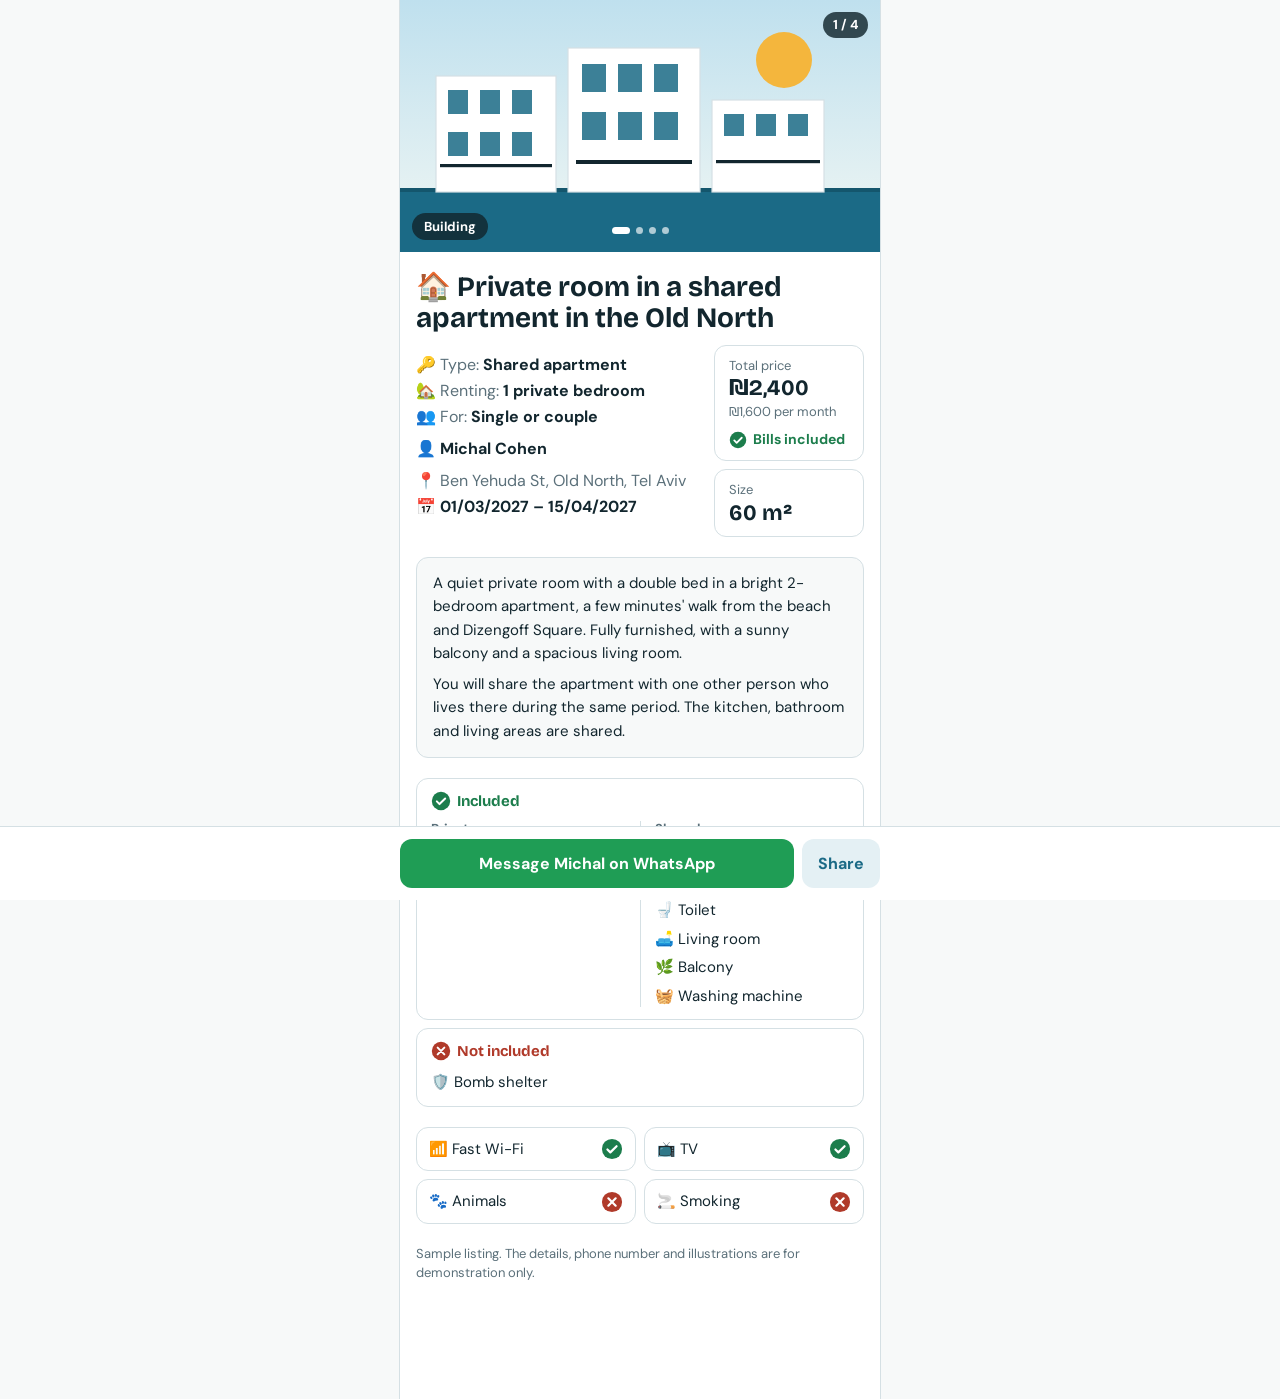
==== commit e142cd62: "Update listing details for shared apartment" ====
--- a/index.html
+++ b/index.html
@@ -3,17 +3,17 @@
 <head>
 <meta charset="utf-8">
 <meta name="viewport" content="width=device-width, initial-scale=1">
-<title>2-room apartment in the Old North · 01/03–15/04</title>
+<title>Private room in the Old North · 01/03–15/04</title>
 
 <!-- LINK PREVIEW TAGS: WhatsApp / Telegram read these. og:image must be a full https URL to a 1200x630 JPG or PNG. -->
-<meta name="description" content="₪4,200 total (₪93/night) · 60 m² · 2 rooms · Old North, Tel Aviv">
+<meta name="description" content="₪2,400 total (₪1,600/month) · Private room · Shared apartment · Old North, Tel Aviv">
 <meta property="og:type" content="website">
-<meta property="og:title" content="2-room apartment in the Old North · 01/03–15/04">
-<meta property="og:description" content="₪4,200 total (₪93/night) · 60 m² · 2 rooms · Old North, Tel Aviv">
-<meta property="og:image" content="https://meraryz.github.io/sublet/old-north-en.png">
+<meta property="og:title" content="Private room in the Old North · 01/03–15/04">
+<meta property="og:description" content="₪2,400 total (₪1,600/month) · Private room · Shared apartment · Old North, Tel Aviv">
+<meta property="og:image" content="https://meraryz.github.io/sublet/old-north-shared-en.png">
 <meta property="og:image:width" content="1200">
 <meta property="og:image:height" content="630">
-<meta property="og:url" content="https://meraryz.github.io/sublet/old-north-en.html">
+<meta property="og:url" content="https://meraryz.github.io/sublet/old-north-shared-en.html">
 <meta name="twitter:card" content="summary_large_image">
 
 <link rel="preconnect" href="https://fonts.googleapis.com">
@@ -61,7 +61,15 @@
 .desc{background:var(--paper);border:1px solid var(--line);border-radius:12px;padding:14px 16px;font-size:15px;line-height:1.55}
 .desc p{margin:0}
 .desc p+p{margin-top:8px}
-.facts{display:grid;grid-template-columns:repeat(2,1fr);gap:8px}
+.facts{display:grid;grid-template-columns:1fr;gap:8px}
+.head{display:grid;grid-template-columns:1fr auto;gap:10px 14px;align-items:start}
+.head h1{grid-column:1/-1}
+.side{display:flex;flex-direction:column;gap:8px;min-width:150px}
+
+@media (max-width:380px){.head{grid-template-columns:1fr}.side{min-width:0}}
+.tf{margin:8px 0 0;display:flex;flex-direction:column;gap:2px;color:var(--muted)}
+.tf strong{color:var(--ink)}
+.fact.type strong{font-size:17px;line-height:1.25}
 .fact{border:1px solid var(--line);border-radius:12px;padding:10px 14px}
 .fact span{display:block;color:var(--muted);font-size:13px}
 .fact.wide{grid-column:1/-1}
@@ -76,14 +84,55 @@
 .b strong{font-weight:700}
 .b.info{background:var(--sea-soft);border-color:transparent}
 .b.info span{color:var(--sea)}
-.b.yes{background:var(--yes-soft);border-color:transparent}
+.b.yes{background:#fff;border-color:var(--line)}
 .b.yes span{color:var(--ink)}
-.b.no{background:var(--no-soft);border-color:transparent}
+.b.no{background:#fff;border-color:var(--line)}
 .b.no span{color:var(--ink)}
 .b svg{flex:none;width:22px;height:22px}
 .yes svg{color:var(--yes)}
 .no svg{color:var(--no)}
 .em{font-style:normal}
+.fact small.rates{display:flex;flex-wrap:wrap;gap:2px 16px}
+.fact small.rates span{white-space:nowrap}
+.stay{border:1px solid var(--line);border-radius:12px;padding:14px 16px}
+.stay dl{margin:0;display:flex;flex-direction:column;gap:8px}
+.stay dl div{display:flex;justify-content:space-between;gap:16px;font-size:15px}
+.stay dt{color:var(--muted);flex:none}
+.stay dd{margin:0;font-weight:700;text-align:right}
+.stay .ok{display:flex;align-items:center;gap:8px;margin:12px 0 0;color:var(--yes);font-weight:700;font-size:14px}
+.stay .ok svg{width:18px;height:18px;flex:none}
+.stay h2{font:700 18px/1.2 var(--f-display);margin:0 0 10px}
+.stay h3{font:700 15px/1.2 var(--f-display);margin:16px 0 8px}
+.sharing{list-style:none;padding:0;margin:0;display:grid;grid-template-columns:1fr 1fr;gap:8px}
+.sharing li{display:flex;justify-content:space-between;align-items:center;gap:8px;border:1px solid var(--line);border-radius:10px;padding:8px 10px;font-size:14px}
+.tag{border-radius:999px;font-size:12px;font-weight:700;padding:2px 8px;white-space:nowrap}
+.tag.sh{background:var(--yes-soft);color:var(--yes)}
+.tag.pv{background:var(--yes-soft);color:var(--yes)}
+.b.space{background:#fff}
+.b.space>span:first-child{color:var(--ink)}
+.b.wide{grid-column:1/-1}
+table.spaces{width:100%;border-collapse:separate;border-spacing:0;border:1px solid var(--line);border-radius:12px;overflow:hidden;font-size:15px}
+.spaces th,.spaces td{padding:9px 12px}
+.spaces thead th{background:var(--paper);color:var(--muted);font-size:13px;font-weight:700;text-align:center;width:26%}
+.spaces tbody th{text-align:left;font-weight:400}
+.spaces td{text-align:center;vertical-align:middle}
+.spaces tbody tr+tr th,.spaces tbody tr+tr td{border-top:1px solid var(--line)}
+.spaces td svg{width:22px;height:22px;display:inline-block;vertical-align:middle}
+.spaces td.y svg{color:var(--yes)}
+.spaces td.n svg{color:var(--no)}
+.zones{display:flex;flex-direction:column;gap:8px}
+.inc{border:1px solid var(--line);border-radius:12px;padding:12px 14px}
+.zones h3{display:flex;align-items:center;gap:6px;margin:0;font:700 15px/1.2 var(--f-display)}
+.zones h3 svg{width:20px;height:20px;flex:none}
+.inc h3{color:var(--yes)}
+.cols{display:grid;grid-template-columns:1fr 1fr;margin-top:10px}
+.col h4{margin:0 0 6px;font:700 13px/1.2 var(--f-body);color:var(--muted)}
+.col+.col{border-left:1px solid var(--line);padding-left:14px}
+.zones ul{list-style:none;margin:0;padding:0;display:flex;flex-direction:column;gap:6px;font-size:15px}
+.zones li.none{color:var(--muted)}
+.out{background:#fff;border:1px solid var(--line);border-radius:12px;padding:12px 14px}
+.out h3{color:var(--no)}
+.out ul{margin-top:10px;flex-direction:row;flex-wrap:wrap;gap:6px 16px}
 .sr{position:absolute;width:1px;height:1px;overflow:hidden;clip:rect(0 0 0 0);white-space:nowrap}
 .sample{color:var(--muted);font-size:13px;margin:0}
 .bar{position:fixed;left:0;right:0;bottom:0;background:#fff;border-top:1px solid var(--line);padding:12px 16px calc(12px + env(safe-area-inset-bottom));z-index:5}
@@ -140,34 +189,60 @@
   </div>
 
   <div class="body">
-    <div>
-      <h1>🏠 Sunny 2-room apartment in the Old North</h1>
-      <p class="contact"><i class="em" aria-hidden="true">👤</i> Michal Cohen<span class="sr"> (contact person)</span></p>
-      <p class="meta">
-        <span>📍 Ben Yehuda St, Old North, Tel Aviv</span>
-        <strong>📅 01/03/2027 – 15/04/2027</strong>
-      </p>
+    <div class="head">
+      <h1>🏠 Private room in a shared apartment in the Old North</h1>
+      <div class="info">
+        <p class="tf"><span>🔑 Type: <strong>Shared apartment</strong></span><span>🏡 Renting: <strong>1 private bedroom</strong></span><span>👥 For: <strong>Single or couple</strong></span></p>
+        <p class="contact"><i class="em" aria-hidden="true">👤</i> Michal Cohen<span class="sr"> (contact person)</span></p>
+        <p class="meta">
+          <span>📍 Ben Yehuda St, Old North, Tel Aviv</span>
+          <strong>📅 01/03/2027 – 15/04/2027</strong>
+        </p>
+      </div>
+      <div class="side">
+        <div class="fact price"><span>Total price</span><strong>₪2,400</strong><small class="rates"><span>₪1,600 per month</span></small><small class="incl yes"><svg aria-hidden="true"><use href="#ok"/></svg>Bills included<i class="sr"> Yes</i></small></div>
+        <div class="fact"><span>Size</span><strong>60 m²</strong></div>
+      </div>
     </div>
 
     <div class="desc">
-      <p>Bright, quiet 2-room apartment on the 3rd floor (no elevator), a few minutes' walk from the beach and Dizengoff Square. Fully furnished, with a sunny balcony and a spacious living room.</p>
-      <p>The owner is abroad for the period and is looking for someone reliable from the circle to take care of the place.</p>
-    </div>
-
-    <div class="facts">
-      <div class="fact wide"><span>Total price</span><strong>₪4,200</strong><small>₪93 per night</small><small class="incl yes"><svg aria-hidden="true"><use href="#ok"/></svg>Bills included<i class="sr"> Yes</i></small></div>
-      <div class="fact"><span>Size</span><strong>60 m²</strong><small>2 rooms</small></div>
-      <div class="fact"><span><i class="em" aria-hidden="true">👥</i> Suitable for</span><strong>2 partners</strong></div>
+      <p>A quiet private room with a double bed in a bright 2-bedroom apartment, a few minutes' walk from the beach and Dizengoff Square. Fully furnished, with a sunny balcony and a spacious living room.</p>
+      <p>You will share the apartment with one other person who lives there during the same period. The kitchen, bathroom and living areas are shared.</p>
+    </div>
+
+
+    <div class="zones">
+      <section class="inc">
+        <h3><svg aria-hidden="true"><use href="#ok"/></svg> Included</h3>
+        <div class="cols">
+          <div class="col"><h4>Private</h4>
+            <ul>
+            <li><i class="em" aria-hidden="true">🛏️</i> Bedroom</li>
+            </ul>
+          </div>
+          <div class="col"><h4>Shared</h4>
+            <ul>
+            <li><i class="em" aria-hidden="true">🍳</i> Kitchen</li>
+            <li><i class="em" aria-hidden="true">🚿</i> Bathroom</li>
+            <li><i class="em" aria-hidden="true">🚽</i> Toilet</li>
+            <li><i class="em" aria-hidden="true">🛋️</i> Living room</li>
+            <li><i class="em" aria-hidden="true">🌿</i> Balcony</li>
+            <li><i class="em" aria-hidden="true">🧺</i> Washing machine</li>
+            </ul>
+          </div>
+        </div>
+      </section>
+      <section class="out">
+        <h3><svg aria-hidden="true"><use href="#nope"/></svg> Not included</h3>
+        <ul>
+            <li><i class="em" aria-hidden="true">🛡️</i> Bomb shelter</li>
+        </ul>
+      </section>
     </div>
 
     <ul class="badges">
-      <li class="b info"><span><i class="em" aria-hidden="true">📍</i> Area</span><strong>Old North</strong></li>
-      <li class="b yes"><span><i class="em" aria-hidden="true">🌿</i> Balcony</span><svg aria-hidden="true"><use href="#ok"/></svg><i class="sr">Yes</i></li>
-      <li class="b yes"><span><i class="em" aria-hidden="true">🛋️</i> Living room</span><svg aria-hidden="true"><use href="#ok"/></svg><i class="sr">Yes</i></li>
       <li class="b yes"><span><i class="em" aria-hidden="true">📶</i> Fast Wi-Fi</span><svg aria-hidden="true"><use href="#ok"/></svg><i class="sr">Yes</i></li>
       <li class="b yes"><span><i class="em" aria-hidden="true">📺</i> TV</span><svg aria-hidden="true"><use href="#ok"/></svg><i class="sr">Yes</i></li>
-      <li class="b yes"><span><i class="em" aria-hidden="true">🧺</i> Washing machine</span><svg aria-hidden="true"><use href="#ok"/></svg><i class="sr">Yes</i></li>
-      <li class="b yes"><span><i class="em" aria-hidden="true">🛡️</i> Bomb shelter</span><svg aria-hidden="true"><use href="#ok"/></svg><i class="sr">Yes</i></li>
       <li class="b no"><span><i class="em" aria-hidden="true">🐾</i> Animals</span><svg aria-hidden="true"><use href="#nope"/></svg><i class="sr">No</i></li>
       <li class="b no"><span><i class="em" aria-hidden="true">🚬</i> Smoking</span><svg aria-hidden="true"><use href="#nope"/></svg><i class="sr">No</i></li>
     </ul>
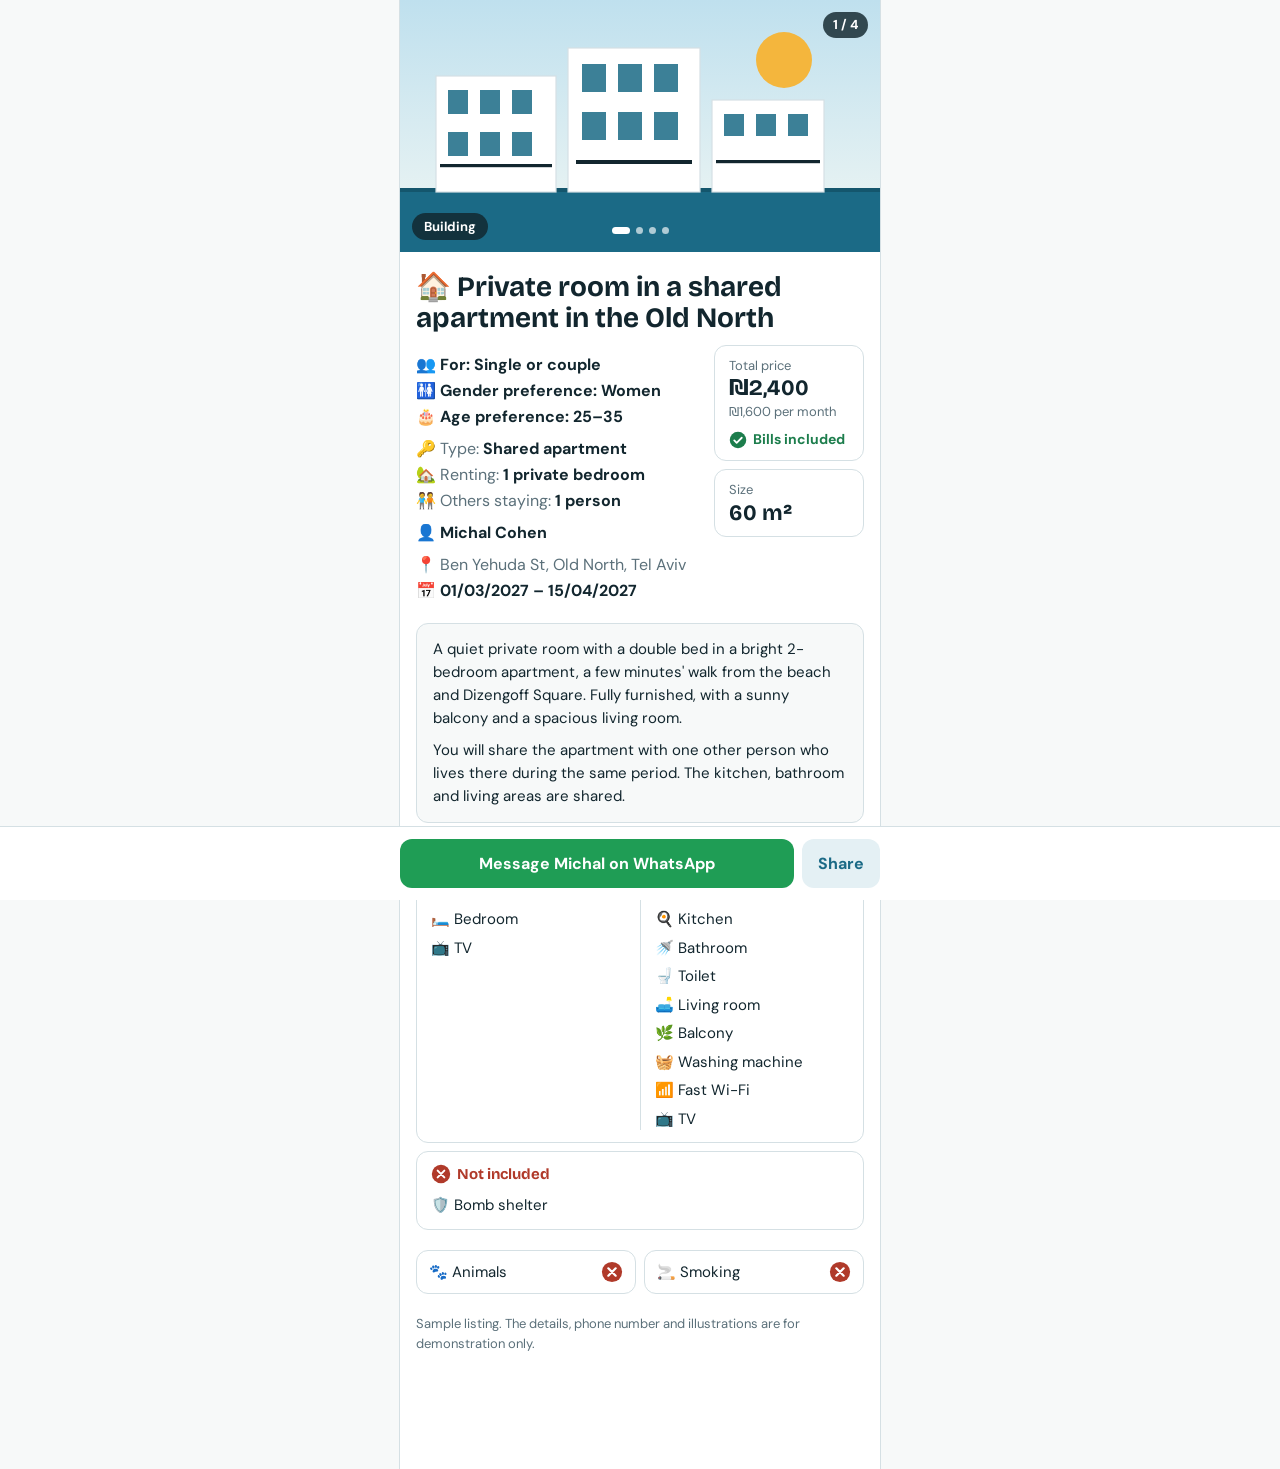
==== commit 8bd80a65: "Update rental listing details in index.html" ====
--- a/index.html
+++ b/index.html
@@ -69,6 +69,7 @@
 @media (max-width:380px){.head{grid-template-columns:1fr}.side{min-width:0}}
 .tf{margin:8px 0 0;display:flex;flex-direction:column;gap:2px;color:var(--muted)}
 .tf strong{color:var(--ink)}
+.tf.who{color:var(--ink);font-weight:700}
 .fact.type strong{font-size:17px;line-height:1.25}
 .fact{border:1px solid var(--line);border-radius:12px;padding:10px 14px}
 .fact span{display:block;color:var(--muted);font-size:13px}
@@ -192,7 +193,8 @@
     <div class="head">
       <h1>🏠 Private room in a shared apartment in the Old North</h1>
       <div class="info">
-        <p class="tf"><span>🔑 Type: <strong>Shared apartment</strong></span><span>🏡 Renting: <strong>1 private bedroom</strong></span><span>👥 For: <strong>Single or couple</strong></span></p>
+        <p class="tf who"><span>👥 For: <strong>Single or couple</strong></span><span>🚻 Gender preference: <strong>Women</strong></span><span>🎂 Age preference: <strong>25–35</strong></span></p>
+        <p class="tf"><span>🔑 Type: <strong>Shared apartment</strong></span><span>🏡 Renting: <strong>1 private bedroom</strong></span><span>🧑‍🤝‍🧑 Others staying: <strong>1 person</strong></span></p>
         <p class="contact"><i class="em" aria-hidden="true">👤</i> Michal Cohen<span class="sr"> (contact person)</span></p>
         <p class="meta">
           <span>📍 Ben Yehuda St, Old North, Tel Aviv</span>
@@ -218,6 +220,7 @@
           <div class="col"><h4>Private</h4>
             <ul>
             <li><i class="em" aria-hidden="true">🛏️</i> Bedroom</li>
+            <li><i class="em" aria-hidden="true">📺</i> TV</li>
             </ul>
           </div>
           <div class="col"><h4>Shared</h4>
@@ -228,6 +231,8 @@
             <li><i class="em" aria-hidden="true">🛋️</i> Living room</li>
             <li><i class="em" aria-hidden="true">🌿</i> Balcony</li>
             <li><i class="em" aria-hidden="true">🧺</i> Washing machine</li>
+            <li><i class="em" aria-hidden="true">📶</i> Fast Wi-Fi</li>
+            <li><i class="em" aria-hidden="true">📺</i> TV</li>
             </ul>
           </div>
         </div>
@@ -241,8 +246,6 @@
     </div>
 
     <ul class="badges">
-      <li class="b yes"><span><i class="em" aria-hidden="true">📶</i> Fast Wi-Fi</span><svg aria-hidden="true"><use href="#ok"/></svg><i class="sr">Yes</i></li>
-      <li class="b yes"><span><i class="em" aria-hidden="true">📺</i> TV</span><svg aria-hidden="true"><use href="#ok"/></svg><i class="sr">Yes</i></li>
       <li class="b no"><span><i class="em" aria-hidden="true">🐾</i> Animals</span><svg aria-hidden="true"><use href="#nope"/></svg><i class="sr">No</i></li>
       <li class="b no"><span><i class="em" aria-hidden="true">🚬</i> Smoking</span><svg aria-hidden="true"><use href="#nope"/></svg><i class="sr">No</i></li>
     </ul>
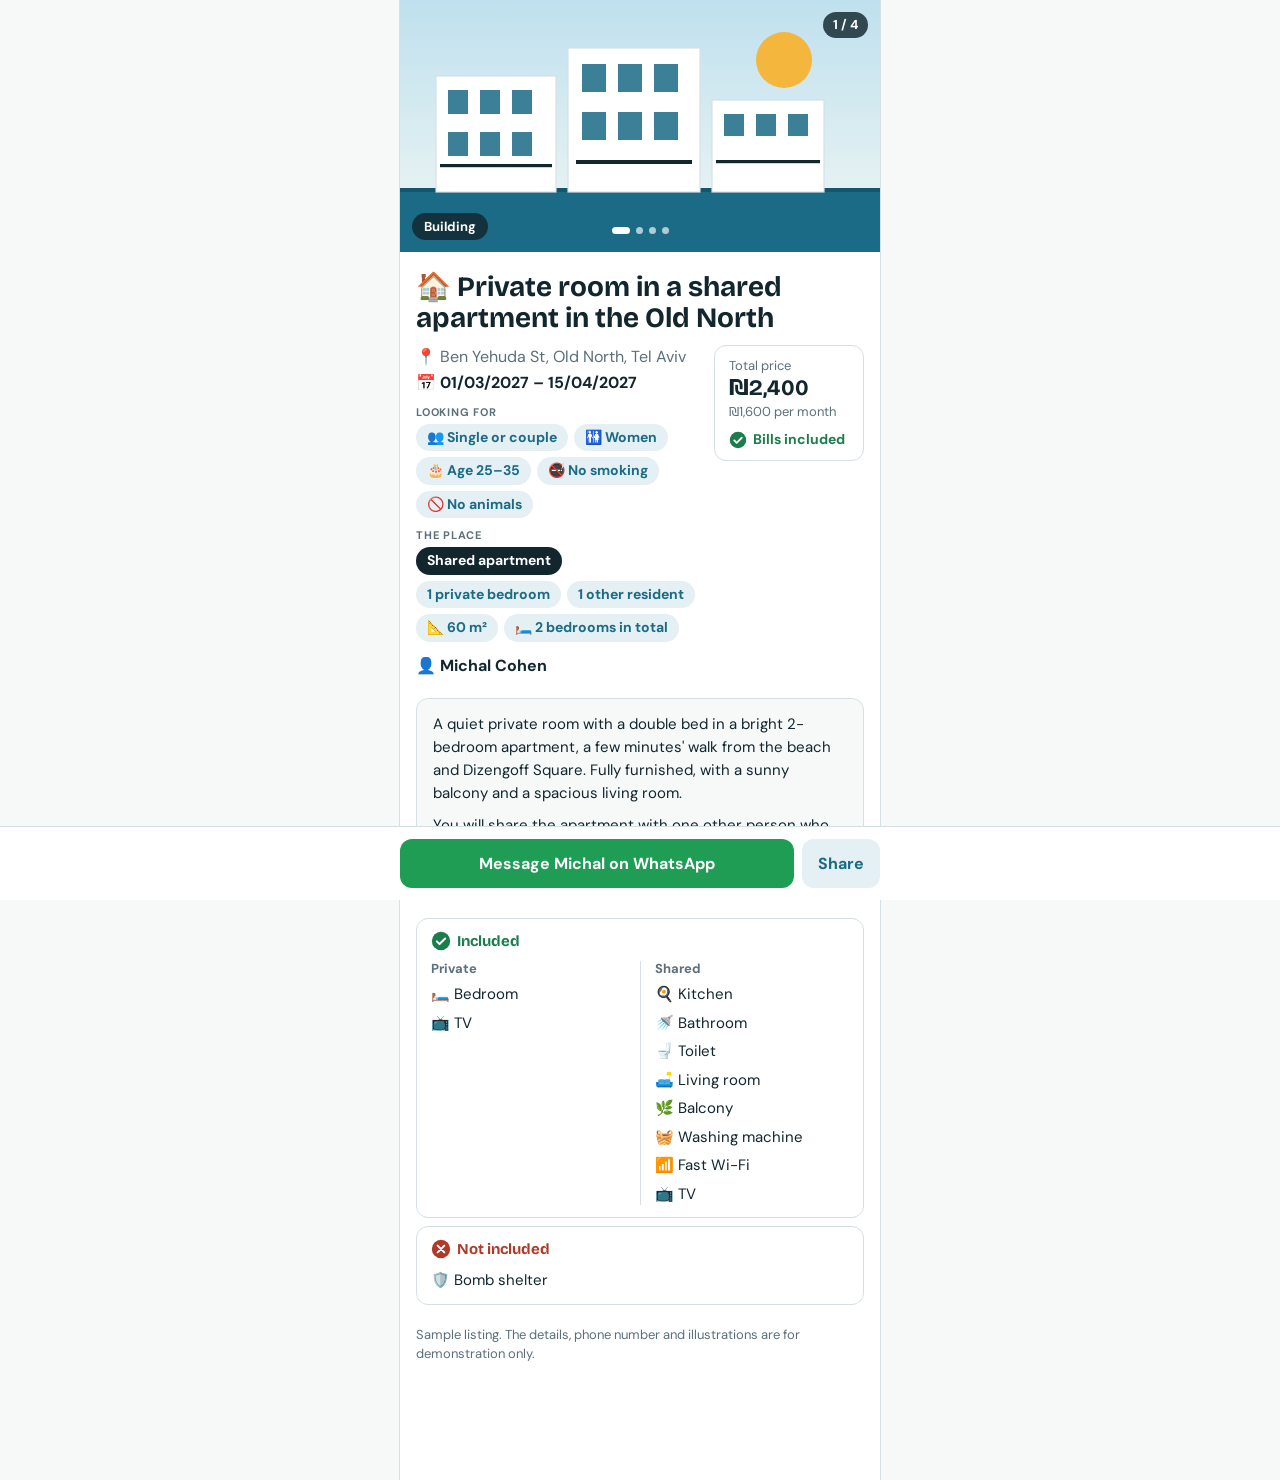
==== commit 6b6c2342: "Update room listing details and remove badges Removed old contact and badge information, and added n" ====
--- a/index.html
+++ b/index.html
@@ -134,6 +134,12 @@
 .out{background:#fff;border:1px solid var(--line);border-radius:12px;padding:12px 14px}
 .out h3{color:var(--no)}
 .out ul{margin-top:10px;flex-direction:row;flex-wrap:wrap;gap:6px 16px}
+.info{display:flex;flex-direction:column;gap:12px}
+.info>*{margin:0}
+.gl{margin:0 0 6px;font:700 11px/1 var(--f-body);letter-spacing:.07em;text-transform:uppercase;color:var(--muted)}
+.cl{display:flex;flex-wrap:wrap;gap:6px}
+.chip{border-radius:999px;padding:5px 11px;font-size:14px;font-weight:700;line-height:1.25;background:var(--sea-soft);color:var(--sea)}
+.chip.dark{background:var(--ink);color:#fff}
 .sr{position:absolute;width:1px;height:1px;overflow:hidden;clip:rect(0 0 0 0);white-space:nowrap}
 .sample{color:var(--muted);font-size:13px;margin:0}
 .bar{position:fixed;left:0;right:0;bottom:0;background:#fff;border-top:1px solid var(--line);padding:12px 16px calc(12px + env(safe-area-inset-bottom));z-index:5}
@@ -193,17 +199,16 @@
     <div class="head">
       <h1>🏠 Private room in a shared apartment in the Old North</h1>
       <div class="info">
-        <p class="tf who"><span>👥 For: <strong>Single or couple</strong></span><span>🚻 Gender preference: <strong>Women</strong></span><span>🎂 Age preference: <strong>25–35</strong></span></p>
-        <p class="tf"><span>🔑 Type: <strong>Shared apartment</strong></span><span>🏡 Renting: <strong>1 private bedroom</strong></span><span>🧑‍🤝‍🧑 Others staying: <strong>1 person</strong></span></p>
-        <p class="contact"><i class="em" aria-hidden="true">👤</i> Michal Cohen<span class="sr"> (contact person)</span></p>
         <p class="meta">
           <span>📍 Ben Yehuda St, Old North, Tel Aviv</span>
           <strong>📅 01/03/2027 – 15/04/2027</strong>
         </p>
+        <div><h3 class="gl">Looking for</h3><div class="cl"><span class="chip">👥 Single or couple</span><span class="chip">🚻 Women</span><span class="chip">🎂 Age 25–35</span><span class="chip">🚭 No smoking</span><span class="chip">🚫 No animals</span></div></div>
+        <div><h3 class="gl">The place</h3><div class="cl"><span class="chip dark">Shared apartment</span><span class="chip">1 private bedroom</span><span class="chip">1 other resident</span><span class="chip">📐 60 m²</span><span class="chip">🛏️ 2 bedrooms in total</span></div></div>
+        <p class="contact"><i class="em" aria-hidden="true">👤</i> Michal Cohen<span class="sr"> (contact person)</span></p>
       </div>
       <div class="side">
         <div class="fact price"><span>Total price</span><strong>₪2,400</strong><small class="rates"><span>₪1,600 per month</span></small><small class="incl yes"><svg aria-hidden="true"><use href="#ok"/></svg>Bills included<i class="sr"> Yes</i></small></div>
-        <div class="fact"><span>Size</span><strong>60 m²</strong></div>
       </div>
     </div>
 
@@ -245,10 +250,6 @@
       </section>
     </div>
 
-    <ul class="badges">
-      <li class="b no"><span><i class="em" aria-hidden="true">🐾</i> Animals</span><svg aria-hidden="true"><use href="#nope"/></svg><i class="sr">No</i></li>
-      <li class="b no"><span><i class="em" aria-hidden="true">🚬</i> Smoking</span><svg aria-hidden="true"><use href="#nope"/></svg><i class="sr">No</i></li>
-    </ul>
 
     <p class="sample">Sample listing. The details, phone number and illustrations are for demonstration only.</p>
   </div>
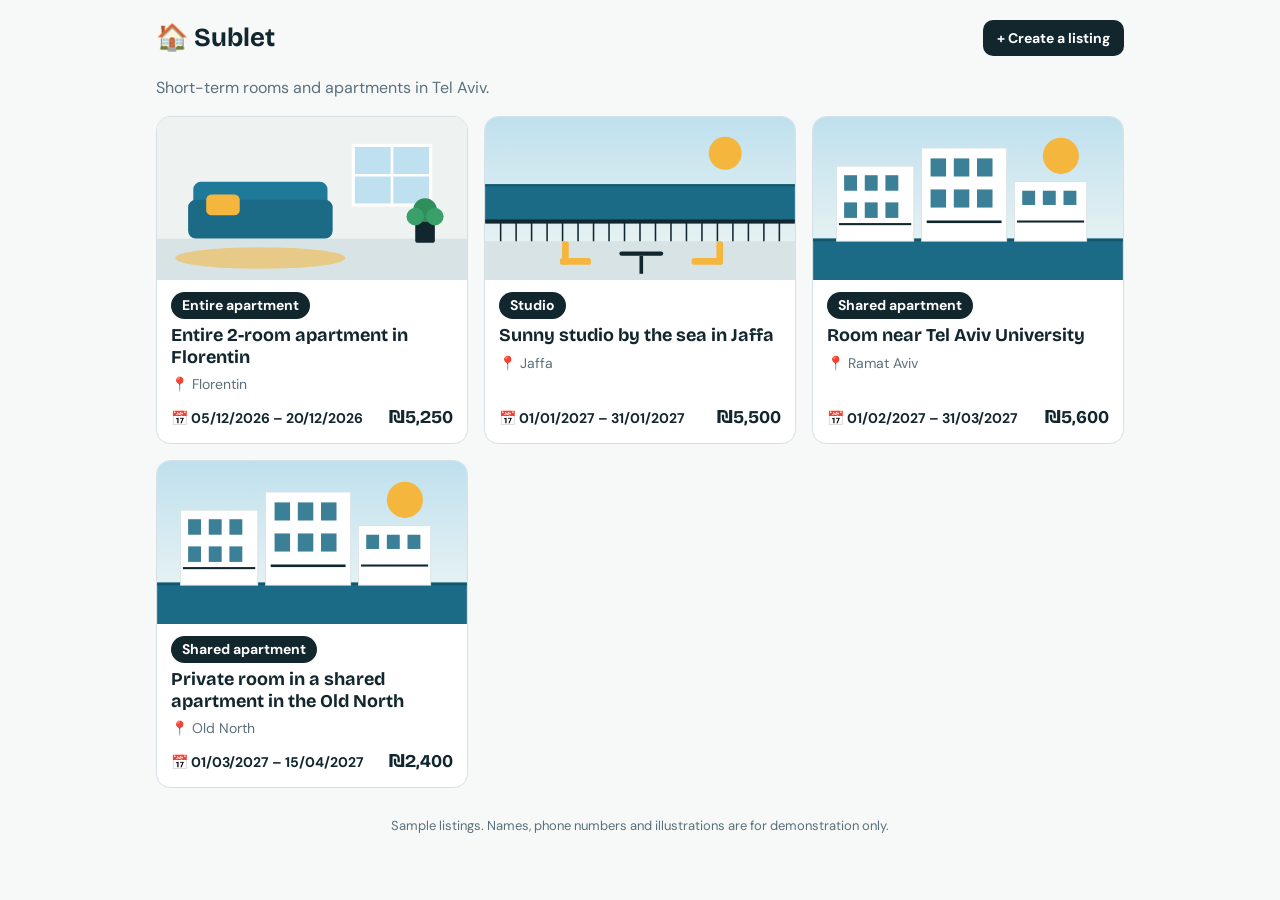
==== commit 7a4ddc29: "Turn single listing into a multi-listing site with WhatsApp previews - listings.json holds all listi" ====
--- a/index.html
+++ b/index.html
@@ -2,291 +2,64 @@
 <html lang="en">
 <head>
 <meta charset="utf-8">
-<meta name="viewport" content="width=device-width, initial-scale=1">
-<title>Private room in the Old North · 01/03–15/04</title>
-
-<!-- LINK PREVIEW TAGS: WhatsApp / Telegram read these. og:image must be a full https URL to a 1200x630 JPG or PNG. -->
-<meta name="description" content="₪2,400 total (₪1,600/month) · Private room · Shared apartment · Old North, Tel Aviv">
+<meta name="viewport" content="width=device-width, initial-scale=1, viewport-fit=cover">
+<title>Sublet · Short-term rentals in Tel Aviv</title>
+<meta name="description" content="Sublets and short-term rooms in Tel Aviv.">
 <meta property="og:type" content="website">
-<meta property="og:title" content="Private room in the Old North · 01/03–15/04">
-<meta property="og:description" content="₪2,400 total (₪1,600/month) · Private room · Shared apartment · Old North, Tel Aviv">
-<meta property="og:image" content="https://meraryz.github.io/sublet/old-north-shared-en.png">
+<meta property="og:title" content="Sublet · Short-term rentals in Tel Aviv">
+<meta property="og:description" content="Sublets and short-term rooms in Tel Aviv.">
+<meta property="og:url" content="https://meraryz.github.io/sublet/">
+<meta property="og:site_name" content="Sublet">
+<meta property="og:image" content="https://meraryz.github.io/sublet/og/home.jpg">
+<meta property="og:image:type" content="image/jpeg">
 <meta property="og:image:width" content="1200">
 <meta property="og:image:height" content="630">
-<meta property="og:url" content="https://meraryz.github.io/sublet/old-north-shared-en.html">
 <meta name="twitter:card" content="summary_large_image">
-
 <link rel="preconnect" href="https://fonts.googleapis.com">
 <link rel="preconnect" href="https://fonts.gstatic.com" crossorigin>
 <link href="https://fonts.googleapis.com/css2?family=Bricolage+Grotesque:wght@600;700&family=DM+Sans:wght@400;500;700&display=swap" rel="stylesheet">
-<style>
-/* Layout: one column, 480px max. Image, subject, address and dates, four key facts, badge grid, sticky action bar. */
-:root{
-  --ink:#12262e;
-  --sea:#1b6a86;
-  --sea-soft:#e4f0f4;
-  --sun:#f4b63d;
-  --paper:#f7f9f9;
-  --line:#d5e0e4;
-  --muted:#5b707a;
-  --yes:#1c7d4c;
-  --yes-soft:#e3f4ea;
-  --no:#b03a2a;
-  --no-soft:#fbe8e4;
-  --f-display:'Bricolage Grotesque',system-ui,sans-serif;
-  --f-body:'DM Sans',system-ui,sans-serif;
-  color-scheme:light;
-}
-*{box-sizing:border-box}
-html,body{margin:0}
-body{background:var(--paper);color:var(--ink);font:400 16px/1.5 var(--f-body);-webkit-text-size-adjust:100%}
-.wrap{max-width:480px;margin:0 auto;background:#fff;min-height:100vh;padding-bottom:96px;box-shadow:0 0 0 1px var(--line)}
-.hero{position:relative;aspect-ratio:1200/630;background:var(--sea-soft);overflow:hidden}
-.gal{display:flex;height:100%;overflow-x:auto;scroll-snap-type:x mandatory;scrollbar-width:none;-webkit-overflow-scrolling:touch}
-.gal::-webkit-scrollbar{display:none}
-.gal:focus-visible{outline:3px solid var(--sun);outline-offset:-3px}
-.slide{position:relative;flex:0 0 100%;height:100%;scroll-snap-align:center}
-.slide svg,.slide img{display:block;width:100%;height:100%;object-fit:cover}
-.cap{position:absolute;left:12px;bottom:12px;background:rgba(18,38,46,.82);color:#fff;border-radius:999px;padding:4px 12px;font-size:13px;font-weight:700}
-.count{position:absolute;right:12px;top:12px;background:rgba(18,38,46,.82);color:#fff;border-radius:999px;padding:3px 10px;font-size:13px;font-weight:700;font-variant-numeric:tabular-nums}
-.dots{position:absolute;left:0;right:0;bottom:18px;display:flex;justify-content:center;gap:6px;pointer-events:none}
-.dots i{width:7px;height:7px;border-radius:50%;background:rgba(255,255,255,.65);transition:width .2s}
-.dots i.on{width:18px;border-radius:4px;background:#fff}
-.contact{margin:8px 0 0;font-weight:700;font-size:16px}
-.hero svg{display:block;width:100%;height:100%}
-.body{padding:20px 16px;display:flex;flex-direction:column;gap:20px}
-h1{font:700 28px/1.12 var(--f-display);margin:0;text-wrap:balance}
-.meta{margin:8px 0 0;display:flex;flex-direction:column;gap:2px;color:var(--muted)}
-.meta strong{color:var(--ink);font-weight:700;font-variant-numeric:tabular-nums}
-.desc{background:var(--paper);border:1px solid var(--line);border-radius:12px;padding:14px 16px;font-size:15px;line-height:1.55}
-.desc p{margin:0}
-.desc p+p{margin-top:8px}
-.facts{display:grid;grid-template-columns:1fr;gap:8px}
-.head{display:grid;grid-template-columns:1fr auto;gap:10px 14px;align-items:start}
-.head h1{grid-column:1/-1}
-.side{display:flex;flex-direction:column;gap:8px;min-width:150px}
-
-@media (max-width:380px){.head{grid-template-columns:1fr}.side{min-width:0}}
-.tf{margin:8px 0 0;display:flex;flex-direction:column;gap:2px;color:var(--muted)}
-.tf strong{color:var(--ink)}
-.tf.who{color:var(--ink);font-weight:700}
-.fact.type strong{font-size:17px;line-height:1.25}
-.fact{border:1px solid var(--line);border-radius:12px;padding:10px 14px}
-.fact span{display:block;color:var(--muted);font-size:13px}
-.fact.wide{grid-column:1/-1}
-.fact small{display:block;color:var(--muted);font-size:14px;font-variant-numeric:tabular-nums}
-.fact small.incl{display:flex;align-items:center;gap:6px;margin-top:8px;font-size:14px;font-weight:700;color:var(--yes)}
-.fact small.incl.no{color:var(--no)}
-.fact small.incl svg{width:18px;height:18px;flex:none}
-.fact strong{display:block;font:700 22px/1.2 var(--f-display);font-variant-numeric:tabular-nums}
-.badges{list-style:none;margin:0;padding:0;display:grid;grid-template-columns:repeat(2,1fr);gap:8px}
-.b{display:flex;align-items:center;justify-content:space-between;gap:8px;border-radius:12px;padding:10px 12px;font-size:15px;border:1px solid var(--line)}
-.b span{color:var(--muted)}
-.b strong{font-weight:700}
-.b.info{background:var(--sea-soft);border-color:transparent}
-.b.info span{color:var(--sea)}
-.b.yes{background:#fff;border-color:var(--line)}
-.b.yes span{color:var(--ink)}
-.b.no{background:#fff;border-color:var(--line)}
-.b.no span{color:var(--ink)}
-.b svg{flex:none;width:22px;height:22px}
-.yes svg{color:var(--yes)}
-.no svg{color:var(--no)}
-.em{font-style:normal}
-.fact small.rates{display:flex;flex-wrap:wrap;gap:2px 16px}
-.fact small.rates span{white-space:nowrap}
-.stay{border:1px solid var(--line);border-radius:12px;padding:14px 16px}
-.stay dl{margin:0;display:flex;flex-direction:column;gap:8px}
-.stay dl div{display:flex;justify-content:space-between;gap:16px;font-size:15px}
-.stay dt{color:var(--muted);flex:none}
-.stay dd{margin:0;font-weight:700;text-align:right}
-.stay .ok{display:flex;align-items:center;gap:8px;margin:12px 0 0;color:var(--yes);font-weight:700;font-size:14px}
-.stay .ok svg{width:18px;height:18px;flex:none}
-.stay h2{font:700 18px/1.2 var(--f-display);margin:0 0 10px}
-.stay h3{font:700 15px/1.2 var(--f-display);margin:16px 0 8px}
-.sharing{list-style:none;padding:0;margin:0;display:grid;grid-template-columns:1fr 1fr;gap:8px}
-.sharing li{display:flex;justify-content:space-between;align-items:center;gap:8px;border:1px solid var(--line);border-radius:10px;padding:8px 10px;font-size:14px}
-.tag{border-radius:999px;font-size:12px;font-weight:700;padding:2px 8px;white-space:nowrap}
-.tag.sh{background:var(--yes-soft);color:var(--yes)}
-.tag.pv{background:var(--yes-soft);color:var(--yes)}
-.b.space{background:#fff}
-.b.space>span:first-child{color:var(--ink)}
-.b.wide{grid-column:1/-1}
-table.spaces{width:100%;border-collapse:separate;border-spacing:0;border:1px solid var(--line);border-radius:12px;overflow:hidden;font-size:15px}
-.spaces th,.spaces td{padding:9px 12px}
-.spaces thead th{background:var(--paper);color:var(--muted);font-size:13px;font-weight:700;text-align:center;width:26%}
-.spaces tbody th{text-align:left;font-weight:400}
-.spaces td{text-align:center;vertical-align:middle}
-.spaces tbody tr+tr th,.spaces tbody tr+tr td{border-top:1px solid var(--line)}
-.spaces td svg{width:22px;height:22px;display:inline-block;vertical-align:middle}
-.spaces td.y svg{color:var(--yes)}
-.spaces td.n svg{color:var(--no)}
-.zones{display:flex;flex-direction:column;gap:8px}
-.inc{border:1px solid var(--line);border-radius:12px;padding:12px 14px}
-.zones h3{display:flex;align-items:center;gap:6px;margin:0;font:700 15px/1.2 var(--f-display)}
-.zones h3 svg{width:20px;height:20px;flex:none}
-.inc h3{color:var(--yes)}
-.cols{display:grid;grid-template-columns:1fr 1fr;margin-top:10px}
-.col h4{margin:0 0 6px;font:700 13px/1.2 var(--f-body);color:var(--muted)}
-.col+.col{border-left:1px solid var(--line);padding-left:14px}
-.zones ul{list-style:none;margin:0;padding:0;display:flex;flex-direction:column;gap:6px;font-size:15px}
-.zones li.none{color:var(--muted)}
-.out{background:#fff;border:1px solid var(--line);border-radius:12px;padding:12px 14px}
-.out h3{color:var(--no)}
-.out ul{margin-top:10px;flex-direction:row;flex-wrap:wrap;gap:6px 16px}
-.info{display:flex;flex-direction:column;gap:12px}
-.info>*{margin:0}
-.gl{margin:0 0 6px;font:700 11px/1 var(--f-body);letter-spacing:.07em;text-transform:uppercase;color:var(--muted)}
-.cl{display:flex;flex-wrap:wrap;gap:6px}
-.chip{border-radius:999px;padding:5px 11px;font-size:14px;font-weight:700;line-height:1.25;background:var(--sea-soft);color:var(--sea)}
-.chip.dark{background:var(--ink);color:#fff}
-.sr{position:absolute;width:1px;height:1px;overflow:hidden;clip:rect(0 0 0 0);white-space:nowrap}
-.sample{color:var(--muted);font-size:13px;margin:0}
-.bar{position:fixed;left:0;right:0;bottom:0;background:#fff;border-top:1px solid var(--line);padding:12px 16px calc(12px + env(safe-area-inset-bottom));z-index:5}
-.bar div{max-width:480px;margin:0 auto;display:flex;gap:8px}
-.btn{font:700 16px var(--f-body);border-radius:12px;padding:14px 16px;text-align:center;text-decoration:none;cursor:pointer;border:0}
-.btn.main{flex:1;background:#1f9d55;color:#fff}
-.btn.alt{background:var(--sea-soft);color:var(--sea)}
-.btn:focus-visible{outline:3px solid var(--sun);outline-offset:2px}
-.toast{position:fixed;left:50%;bottom:88px;transform:translateX(-50%);background:var(--ink);color:#fff;border-radius:999px;padding:8px 16px;font-size:14px;opacity:0;pointer-events:none;transition:opacity .2s;z-index:6}
-.toast.show{opacity:1}
-@media (prefers-reduced-motion:reduce){.toast{transition:none}}
-</style>
+<link rel="stylesheet" href="style.css">
 </head>
 <body>
+<div class="site">
+  <header class="top">
+    <a class="brand" href="./">🏠 Sublet</a>
+    <a class="btn dark small" href="create.html">+ Create a listing</a>
+  </header>
+  <p class="lead">Short-term rooms and apartments in Tel Aviv.</p>
 
-<svg width="0" height="0" style="position:absolute" aria-hidden="true">
-  <defs>
-    <linearGradient id="sky" x1="0" y1="0" x2="0" y2="1"><stop offset="0" stop-color="#bfe0ee"/><stop offset="1" stop-color="#f1f7f4"/></linearGradient>
-    <g id="scene">
-      <rect width="1200" height="630" fill="url(#sky)"/>
-      <circle cx="960" cy="150" r="70" fill="#f4b63d"/>
-      <rect y="470" width="1200" height="160" fill="#1b6a86"/>
-      <rect y="470" width="1200" height="10" fill="#14566d"/>
-      <g fill="#ffffff" stroke="#d5e0e4" stroke-width="3">
-        <rect x="90" y="190" width="300" height="290"/>
-        <rect x="420" y="120" width="330" height="360"/>
-        <rect x="780" y="250" width="280" height="230"/>
-      </g>
-      <g fill="#1b6a86" opacity=".85">
-        <rect x="120" y="225" width="50" height="60"/><rect x="200" y="225" width="50" height="60"/><rect x="280" y="225" width="50" height="60"/>
-        <rect x="120" y="330" width="50" height="60"/><rect x="200" y="330" width="50" height="60"/><rect x="280" y="330" width="50" height="60"/>
-        <rect x="455" y="160" width="60" height="70"/><rect x="545" y="160" width="60" height="70"/><rect x="635" y="160" width="60" height="70"/>
-        <rect x="455" y="280" width="60" height="70"/><rect x="545" y="280" width="60" height="70"/><rect x="635" y="280" width="60" height="70"/>
-        <rect x="810" y="285" width="50" height="55"/><rect x="890" y="285" width="50" height="55"/><rect x="970" y="285" width="50" height="55"/>
-      </g>
-      <g fill="#12262e"><rect x="440" y="400" width="290" height="10"/><rect x="100" y="410" width="280" height="8"/><rect x="790" y="400" width="260" height="8"/></g>
-    </g>
-    <symbol id="ok" viewBox="0 0 24 24"><circle cx="12" cy="12" r="11" fill="currentColor"/><path d="M7 12.5l3.2 3.2L17 9" fill="none" stroke="#fff" stroke-width="2.4" stroke-linecap="round" stroke-linejoin="round"/></symbol>
-    <symbol id="nope" viewBox="0 0 24 24"><circle cx="12" cy="12" r="11" fill="currentColor"/><path d="M8 8l8 8M16 8l-8 8" fill="none" stroke="#fff" stroke-width="2.4" stroke-linecap="round"/></symbol>
-  </defs>
-</svg>
+  <div class="grid" id="grid"></div>
 
-<div class="wrap">
-  <!-- To use real photos: replace each <svg> inside a .slide with <img src="photo1.jpg" alt="Living room">. Add or remove .slide blocks freely. -->
-  <div class="hero">
-    <div class="gal" id="gal" tabindex="0" aria-label="Photo gallery, swipe for more photos">
-      <div class="slide"><svg viewBox="0 0 1200 630" preserveAspectRatio="xMidYMid slice" role="img" aria-label="Building (sample illustration, replace with a photo)"><use href="#scene"/></svg><span class="cap">Building</span></div>
-      <div class="slide"><svg viewBox="0 0 1200 630" preserveAspectRatio="xMidYMid slice" role="img" aria-label="Living room (sample illustration, replace with a photo)"><rect width="1200" height="630" fill="#eef3f2"/><rect y="470" width="1200" height="160" fill="#d8e3e6"/><rect x="760" y="110" width="300" height="230" fill="#bfe0ee" stroke="#fff" stroke-width="12"/><path d="M910 110v230M760 225h300" stroke="#fff" stroke-width="10"/><ellipse cx="400" cy="545" rx="330" ry="42" fill="#f4b63d" opacity=".55"/><rect x="140" y="250" width="520" height="100" rx="30" fill="#1f7a99"/><rect x="120" y="320" width="560" height="150" rx="30" fill="#1b6a86"/><rect x="190" y="300" width="130" height="80" rx="20" fill="#f4b63d"/><rect x="1000" y="400" width="76" height="86" rx="10" fill="#12262e"/><circle cx="1038" cy="360" r="46" fill="#2f8f5b"/><circle cx="1000" cy="385" r="34" fill="#38a068"/><circle cx="1076" cy="385" r="34" fill="#38a068"/></svg><span class="cap">Living room</span></div>
-      <div class="slide"><svg viewBox="0 0 1200 630" preserveAspectRatio="xMidYMid slice" role="img" aria-label="Bedroom (sample illustration, replace with a photo)"><rect width="1200" height="630" fill="#eef3f2"/><rect y="470" width="1200" height="160" fill="#d8e3e6"/><rect x="90" y="120" width="170" height="230" fill="#bfe0ee" stroke="#fff" stroke-width="10"/><rect x="300" y="240" width="620" height="120" rx="18" fill="#1b6a86"/><rect x="300" y="330" width="620" height="150" rx="18" fill="#fff" stroke="#d5e0e4" stroke-width="4"/><rect x="345" y="285" width="210" height="64" rx="22" fill="#fff"/><rect x="665" y="285" width="210" height="64" rx="22" fill="#fff"/><rect x="300" y="395" width="620" height="85" rx="14" fill="#f4b63d" opacity=".9"/><rect x="975" y="410" width="110" height="76" fill="#12262e"/><circle cx="1030" cy="370" r="32" fill="#f4b63d"/></svg><span class="cap">Bedroom</span></div>
-      <div class="slide"><svg viewBox="0 0 1200 630" preserveAspectRatio="xMidYMid slice" role="img" aria-label="Balcony (sample illustration, replace with a photo)"><rect width="1200" height="630" fill="url(#sky)"/><circle cx="930" cy="140" r="64" fill="#f4b63d"/><rect y="260" width="1200" height="140" fill="#1b6a86"/><rect y="260" width="1200" height="8" fill="#14566d"/><rect y="480" width="1200" height="150" fill="#d8e3e6"/><g stroke="#12262e" stroke-width="6"><line x1="60" y1="410" x2="60" y2="480"/><line x1="120" y1="410" x2="120" y2="480"/><line x1="180" y1="410" x2="180" y2="480"/><line x1="240" y1="410" x2="240" y2="480"/><line x1="300" y1="410" x2="300" y2="480"/><line x1="360" y1="410" x2="360" y2="480"/><line x1="420" y1="410" x2="420" y2="480"/><line x1="480" y1="410" x2="480" y2="480"/><line x1="540" y1="410" x2="540" y2="480"/><line x1="600" y1="410" x2="600" y2="480"/><line x1="660" y1="410" x2="660" y2="480"/><line x1="720" y1="410" x2="720" y2="480"/><line x1="780" y1="410" x2="780" y2="480"/><line x1="840" y1="410" x2="840" y2="480"/><line x1="900" y1="410" x2="900" y2="480"/><line x1="960" y1="410" x2="960" y2="480"/><line x1="1020" y1="410" x2="1020" y2="480"/><line x1="1080" y1="410" x2="1080" y2="480"/><line x1="1140" y1="410" x2="1140" y2="480"/></g><rect y="396" width="1200" height="16" fill="#12262e"/><rect x="520" y="520" width="170" height="16" rx="8" fill="#12262e"/><rect x="598" y="536" width="14" height="70" fill="#12262e"/><rect x="290" y="545" width="120" height="26" rx="10" fill="#f4b63d"/><rect x="298" y="480" width="26" height="90" rx="10" fill="#f4b63d"/><rect x="800" y="545" width="120" height="26" rx="10" fill="#f4b63d"/><rect x="896" y="480" width="26" height="90" rx="10" fill="#f4b63d"/></svg><span class="cap">Balcony</span></div>
-    </div>
-    <span class="count" id="count">1 / 4</span>
-    <div class="dots" id="dots" aria-hidden="true"></div>
-  </div>
+  <p class="foot">Sample listings. Names, phone numbers and illustrations are for demonstration only.</p>
+</div>
 
-  <div class="body">
-    <div class="head">
-      <h1>🏠 Private room in a shared apartment in the Old North</h1>
-      <div class="info">
-        <p class="meta">
-          <span>📍 Ben Yehuda St, Old North, Tel Aviv</span>
-          <strong>📅 01/03/2027 – 15/04/2027</strong>
-        </p>
-        <div><h3 class="gl">Looking for</h3><div class="cl"><span class="chip">👥 Single or couple</span><span class="chip">🚻 Women</span><span class="chip">🎂 Age 25–35</span><span class="chip">🚭 No smoking</span><span class="chip">🚫 No animals</span></div></div>
-        <div><h3 class="gl">The place</h3><div class="cl"><span class="chip dark">Shared apartment</span><span class="chip">1 private bedroom</span><span class="chip">1 other resident</span><span class="chip">📐 60 m²</span><span class="chip">🛏️ 2 bedrooms in total</span></div></div>
-        <p class="contact"><i class="em" aria-hidden="true">👤</i> Michal Cohen<span class="sr"> (contact person)</span></p>
-      </div>
-      <div class="side">
-        <div class="fact price"><span>Total price</span><strong>₪2,400</strong><small class="rates"><span>₪1,600 per month</span></small><small class="incl yes"><svg aria-hidden="true"><use href="#ok"/></svg>Bills included<i class="sr"> Yes</i></small></div>
-      </div>
-    </div>
+<script src="listing.js"></script>
+<script>
+  const grid = document.getElementById('grid');
+  const { esc, money, dates } = Sublet;
 
-    <div class="desc">
-      <p>A quiet private room with a double bed in a bright 2-bedroom apartment, a few minutes' walk from the beach and Dizengoff Square. Fully furnished, with a sunny balcony and a spacious living room.</p>
-      <p>You will share the apartment with one other person who lives there during the same period. The kitchen, bathroom and living areas are shared.</p>
-    </div>
-
-
-    <div class="zones">
-      <section class="inc">
-        <h3><svg aria-hidden="true"><use href="#ok"/></svg> Included</h3>
-        <div class="cols">
-          <div class="col"><h4>Private</h4>
-            <ul>
-            <li><i class="em" aria-hidden="true">🛏️</i> Bedroom</li>
-            <li><i class="em" aria-hidden="true">📺</i> TV</li>
-            </ul>
-          </div>
-          <div class="col"><h4>Shared</h4>
-            <ul>
-            <li><i class="em" aria-hidden="true">🍳</i> Kitchen</li>
-            <li><i class="em" aria-hidden="true">🚿</i> Bathroom</li>
-            <li><i class="em" aria-hidden="true">🚽</i> Toilet</li>
-            <li><i class="em" aria-hidden="true">🛋️</i> Living room</li>
-            <li><i class="em" aria-hidden="true">🌿</i> Balcony</li>
-            <li><i class="em" aria-hidden="true">🧺</i> Washing machine</li>
-            <li><i class="em" aria-hidden="true">📶</i> Fast Wi-Fi</li>
-            <li><i class="em" aria-hidden="true">📺</i> TV</li>
-            </ul>
+  // One card per listing, soonest move-in first.
+  function card(l) {
+    const photo = l.photos?.[0]?.src || 'photos/building.svg';
+    return `
+      <a class="card" href="${encodeURIComponent(l.id)}/">
+        <img src="${esc(photo)}" alt="" loading="lazy">
+        <div class="cb">
+          <div class="cl"><span class="chip dark">${esc(l.type)}</span></div>
+          <h2>${esc(l.title)}</h2>
+          <span class="where">📍 ${esc(l.neighborhood)}</span>
+          <div class="row">
+            <span class="when">📅 ${dates(l)}</span>
+            <strong>${money(l.price.total)}</strong>
           </div>
         </div>
-      </section>
-      <section class="out">
-        <h3><svg aria-hidden="true"><use href="#nope"/></svg> Not included</h3>
-        <ul>
-            <li><i class="em" aria-hidden="true">🛡️</i> Bomb shelter</li>
-        </ul>
-      </section>
-    </div>
+      </a>`;
+  }
 
-
-    <p class="sample">Sample listing. The details, phone number and illustrations are for demonstration only.</p>
-  </div>
-</div>
-
-<div class="bar">
-  <div>
-    <a class="btn main" id="wa" href="https://wa.me/972500000000?text=Hi%2C%20I%20saw%20your%20apartment%20in%20the%20Old%20North%20for%2001%2F03%2F2027-15%2F04%2F2027">Message Michal on WhatsApp</a>
-    <button class="btn alt" id="share" type="button">Share</button>
-  </div>
-</div>
-<div class="toast" id="toast" role="status"></div>
-
-<script>
-(function(){
-  var toast=document.getElementById('toast');
-  function say(t){toast.textContent=t;toast.classList.add('show');setTimeout(function(){toast.classList.remove('show');},2200);}
-  document.getElementById('share').addEventListener('click',function(){
-    var url=location.href;
-    try{
-      navigator.clipboard.writeText(url).then(function(){say('Link copied');},function(){say('Copy the link from the address bar');});
-    }catch(e){say('Copy the link from the address bar');}
-  });
-  var gal=document.getElementById('gal'),dots=document.getElementById('dots'),count=document.getElementById('count'),n=gal.children.length;
-  for(var k=0;k<n;k++){dots.appendChild(document.createElement('i'));}
-  function sync(){
-    var i=Math.min(n-1,Math.max(0,Math.round(gal.scrollLeft/gal.clientWidth)));
-    for(var j=0;j<n;j++){dots.children[j].className=(j===i?'on':'');}
-    count.textContent=(i+1)+' / '+n;
-  }
-  gal.addEventListener('scroll',function(){requestAnimationFrame(sync);});
-  gal.addEventListener('keydown',function(e){
-    if(e.key==='ArrowRight'){gal.scrollBy({left:gal.clientWidth,behavior:'smooth'});}
-    if(e.key==='ArrowLeft'){gal.scrollBy({left:-gal.clientWidth,behavior:'smooth'});}
-  });
-  sync();
-})();
+  Sublet.loadListings().then(listings => {
+    listings.sort((a, b) => a.from.localeCompare(b.from));
+    grid.innerHTML = listings.map(card).join('') || '<p class="msg">No listings yet.</p>';
+  }).catch(() => Sublet.loadError(grid));
 </script>
 </body>
 </html>
--- a/style.css
+++ b/style.css
@@ -0,0 +1,142 @@
+/* Shared styles for every page.
+   Sections: 1. Tokens & base  2. Listing page  3. Home page  4. Create page */
+
+/* ---------- 1. Tokens & base ---------- */
+:root{
+  --ink:#12262e;
+  --sea:#1b6a86;
+  --sea-soft:#e4f0f4;
+  --sun:#f4b63d;
+  --paper:#f7f9f9;
+  --line:#d5e0e4;
+  --muted:#5b707a;
+  --yes:#1c7d4c;
+  --no:#b03a2a;
+  --wa:#1f9d55;
+  --f-display:'Bricolage Grotesque',system-ui,sans-serif;
+  --f-body:'DM Sans',system-ui,sans-serif;
+  color-scheme:light;
+}
+*{box-sizing:border-box}
+html,body{margin:0}
+body{background:var(--paper);color:var(--ink);font:400 16px/1.5 var(--f-body);-webkit-text-size-adjust:100%}
+img{max-width:100%}
+a{color:var(--sea)}
+.sr{position:absolute;width:1px;height:1px;overflow:hidden;clip:rect(0 0 0 0);white-space:nowrap}
+.btn{display:inline-block;font:700 16px var(--f-body);border-radius:12px;padding:14px 16px;text-align:center;text-decoration:none;cursor:pointer;border:0}
+.btn.main{background:var(--wa);color:#fff}
+.btn.alt{background:var(--sea-soft);color:var(--sea)}
+.btn.dark{background:var(--ink);color:#fff}
+.btn.small{font-size:14px;padding:9px 14px;border-radius:10px}
+.btn:focus-visible,a:focus-visible{outline:3px solid var(--sun);outline-offset:2px}
+.chip{border-radius:999px;padding:5px 11px;font-size:14px;font-weight:700;line-height:1.25;background:var(--sea-soft);color:var(--sea)}
+.chip.dark{background:var(--ink);color:#fff}
+.msg{max-width:480px;margin:40px auto;padding:0 16px;text-align:center;color:var(--muted)}
+.toast{position:fixed;left:50%;bottom:88px;transform:translateX(-50%);background:var(--ink);color:#fff;border-radius:999px;padding:8px 16px;font-size:14px;opacity:0;pointer-events:none;transition:opacity .2s;z-index:6}
+.toast.show{opacity:1}
+@media (prefers-reduced-motion:reduce){.toast{transition:none}}
+
+/* ---------- 2. Listing page (also used by the create-page preview) ---------- */
+/* One column, 480px max: photos, title + key facts, description, included / not included, sticky action bar. */
+.wrap{max-width:480px;margin:0 auto;background:#fff;min-height:100vh;padding-bottom:96px;box-shadow:0 0 0 1px var(--line)}
+.hero{position:relative;aspect-ratio:1200/630;background:var(--sea-soft);overflow:hidden}
+.gal{display:flex;height:100%;overflow-x:auto;scroll-snap-type:x mandatory;scrollbar-width:none;-webkit-overflow-scrolling:touch}
+.gal::-webkit-scrollbar{display:none}
+.gal:focus-visible{outline:3px solid var(--sun);outline-offset:-3px}
+.slide{position:relative;flex:0 0 100%;height:100%;scroll-snap-align:center}
+.slide img{display:block;width:100%;height:100%;object-fit:cover}
+.cap,.count,.back{position:absolute;background:rgba(18,38,46,.82);color:#fff;border-radius:999px;font-size:13px;font-weight:700}
+.cap{left:12px;bottom:12px;padding:4px 12px}
+.count{right:12px;top:12px;padding:3px 10px;font-variant-numeric:tabular-nums}
+.back{left:12px;top:12px;padding:3px 12px;text-decoration:none}
+.dots{position:absolute;left:0;right:0;bottom:18px;display:flex;justify-content:center;gap:6px;pointer-events:none}
+.dots i{width:7px;height:7px;border-radius:50%;background:rgba(255,255,255,.65);transition:width .2s}
+.dots i.on{width:18px;border-radius:4px;background:#fff}
+.body{padding:20px 16px;display:flex;flex-direction:column;gap:20px}
+.head{display:grid;grid-template-columns:1fr auto;gap:10px 14px;align-items:start}
+.head h1{grid-column:1/-1;font:700 28px/1.12 var(--f-display);margin:0;text-wrap:balance}
+.side{min-width:150px}
+@media (max-width:380px){.head{grid-template-columns:1fr}.side{min-width:0}}
+.info{display:flex;flex-direction:column;gap:12px}
+.info>*{margin:0}
+.meta{display:flex;flex-direction:column;gap:2px;color:var(--muted)}
+.meta strong{color:var(--ink);font-weight:700;font-variant-numeric:tabular-nums}
+.gl{margin:0 0 6px;font:700 11px/1 var(--f-body);letter-spacing:.07em;text-transform:uppercase;color:var(--muted)}
+.cl{display:flex;flex-wrap:wrap;gap:6px}
+.contact{font-weight:700}
+.fact{border:1px solid var(--line);border-radius:12px;padding:10px 14px}
+.fact span{display:block;color:var(--muted);font-size:13px}
+.fact strong{display:block;font:700 22px/1.2 var(--f-display);font-variant-numeric:tabular-nums}
+.fact small{display:block;color:var(--muted);font-size:14px;font-variant-numeric:tabular-nums}
+.fact small.incl{display:flex;align-items:center;gap:6px;margin-top:8px;font-weight:700;color:var(--yes)}
+.fact small.incl.no{color:var(--no)}
+.fact small.incl svg{width:18px;height:18px;flex:none}
+.desc{background:var(--paper);border:1px solid var(--line);border-radius:12px;padding:14px 16px;font-size:15px;line-height:1.55}
+.desc p{margin:0}
+.desc p+p{margin-top:8px}
+.zones{display:flex;flex-direction:column;gap:8px}
+.zones h3{display:flex;align-items:center;gap:6px;margin:0;font:700 15px/1.2 var(--f-display)}
+.zones h3 svg{width:20px;height:20px;flex:none}
+.zones ul{list-style:none;margin:0;padding:0;display:flex;flex-direction:column;gap:6px;font-size:15px}
+.inc{border:1px solid var(--line);border-radius:12px;padding:12px 14px}
+.inc h3{color:var(--yes)}
+.cols{display:grid;grid-template-columns:1fr 1fr;margin-top:10px}
+.cols.one{grid-template-columns:1fr}
+.col h4{margin:0 0 6px;font:700 13px/1.2 var(--f-body);color:var(--muted)}
+.col+.col{border-left:1px solid var(--line);padding-left:14px}
+.out{border:1px solid var(--line);border-radius:12px;padding:12px 14px}
+.out h3{color:var(--no)}
+.out ul{margin-top:10px;flex-direction:row;flex-wrap:wrap;gap:6px 16px}
+.bar{position:fixed;left:0;right:0;bottom:0;background:#fff;border-top:1px solid var(--line);padding:12px 16px calc(12px + env(safe-area-inset-bottom, 0px));z-index:5}
+.bar div{max-width:480px;margin:0 auto;display:flex;gap:8px}
+.bar .main{flex:1}
+
+/* ---------- 3. Home page ---------- */
+.site{max-width:1000px;margin:0 auto;padding:0 16px 40px}
+.top{display:flex;align-items:center;justify-content:space-between;gap:12px;flex-wrap:wrap;padding-block:20px}
+.brand{font:700 26px/1 var(--f-display);margin:0;color:var(--ink);text-decoration:none}
+.lead{margin:0 0 16px;color:var(--muted)}
+.grid{display:grid;grid-template-columns:repeat(auto-fill,minmax(260px,1fr));gap:16px}
+.card{display:flex;flex-direction:column;background:#fff;border:1px solid var(--line);border-radius:14px;overflow:hidden;color:inherit;text-decoration:none;transition:box-shadow .15s}
+.card:hover{box-shadow:0 6px 20px rgba(18,38,46,.1)}
+.card img{display:block;width:100%;aspect-ratio:1200/630;object-fit:cover;background:var(--sea-soft)}
+.card .cb{padding:12px 14px 14px;display:flex;flex-direction:column;gap:6px;flex:1}
+.card h2{font:700 18px/1.2 var(--f-display);margin:0}
+.card .where{color:var(--muted);font-size:14px}
+.card .row{display:flex;align-items:center;justify-content:space-between;gap:8px;margin-top:auto;padding-top:6px}
+.card .row strong{font:700 18px/1.2 var(--f-display);font-variant-numeric:tabular-nums}
+.card .when{font-size:14px;font-weight:700;font-variant-numeric:tabular-nums}
+.foot{margin-top:28px;color:var(--muted);font-size:13px;text-align:center}
+
+/* ---------- 4. Create page ---------- */
+.create{max-width:1100px;margin:0 auto;padding:0 16px 40px;display:grid;grid-template-columns:minmax(0,1fr) 440px;gap:28px;align-items:start}
+.create .top{grid-column:1/-1}
+@media (max-width:900px){.create{grid-template-columns:minmax(0,1fr)}}
+form fieldset{border:1px solid var(--line);border-radius:14px;background:#fff;padding:14px 16px 16px;margin:0 0 16px;display:grid;grid-template-columns:1fr 1fr;gap:12px}
+form legend{font:700 17px/1 var(--f-display);padding:0 6px}
+.f{display:flex;flex-direction:column;gap:4px;font-size:14px;font-weight:700}
+.f.full{grid-column:1/-1}
+@media (max-width:520px){form fieldset{grid-template-columns:1fr}}
+.f small{font-weight:400;color:var(--muted)}
+.f input,.f select,.f textarea{font:400 15px/1.4 var(--f-body);color:var(--ink);border:1px solid var(--line);border-radius:10px;padding:9px 11px;background:#fff;width:100%}
+.f textarea{resize:vertical;min-height:84px}
+.f input:focus,.f select:focus,.f textarea:focus{outline:2px solid var(--sea);outline-offset:0;border-color:var(--sea)}
+.check{display:flex;align-items:center;gap:8px;font-size:15px;font-weight:700;align-self:end;padding-bottom:9px}
+.check input{width:18px;height:18px}
+.pics{grid-column:1/-1;list-style:none;margin:0;padding:0;display:flex;flex-direction:column;gap:8px}
+.pics li{display:grid;grid-template-columns:88px 1fr auto;gap:10px;align-items:center}
+.pics img{width:88px;aspect-ratio:1200/630;object-fit:cover;border-radius:8px;background:var(--sea-soft)}
+.pics input{font:400 15px var(--f-body);border:1px solid var(--line);border-radius:10px;padding:8px 10px;width:100%}
+.pics button{border:0;background:none;color:var(--no);font:700 14px var(--f-body);cursor:pointer;padding:6px}
+.actions{display:flex;gap:8px;flex-wrap:wrap}
+.done{border:2px solid var(--wa);border-radius:14px;background:#fff;padding:16px;margin-top:16px}
+.done h2{font:700 20px/1.2 var(--f-display);margin:0 0 8px}
+.done ol{margin:0 0 12px;padding-left:20px}
+.done code{background:var(--paper);border:1px solid var(--line);border-radius:6px;padding:1px 5px;font-size:13px}
+.done pre{background:var(--ink);color:#e4f0f4;border-radius:10px;padding:12px;font-size:12px;max-height:260px;overflow:auto;margin:0}
+.pv{position:sticky;top:16px}
+.pv .gl{margin-bottom:8px}
+.frame{border:1px solid var(--line);border-radius:18px;overflow:auto;max-height:calc(100vh - 60px);background:#fff}
+.frame .wrap{min-height:0;padding-bottom:0;box-shadow:none}
+.frame .bar{position:sticky}
+@media (max-width:900px){.pv{position:static}.frame{max-height:none}}
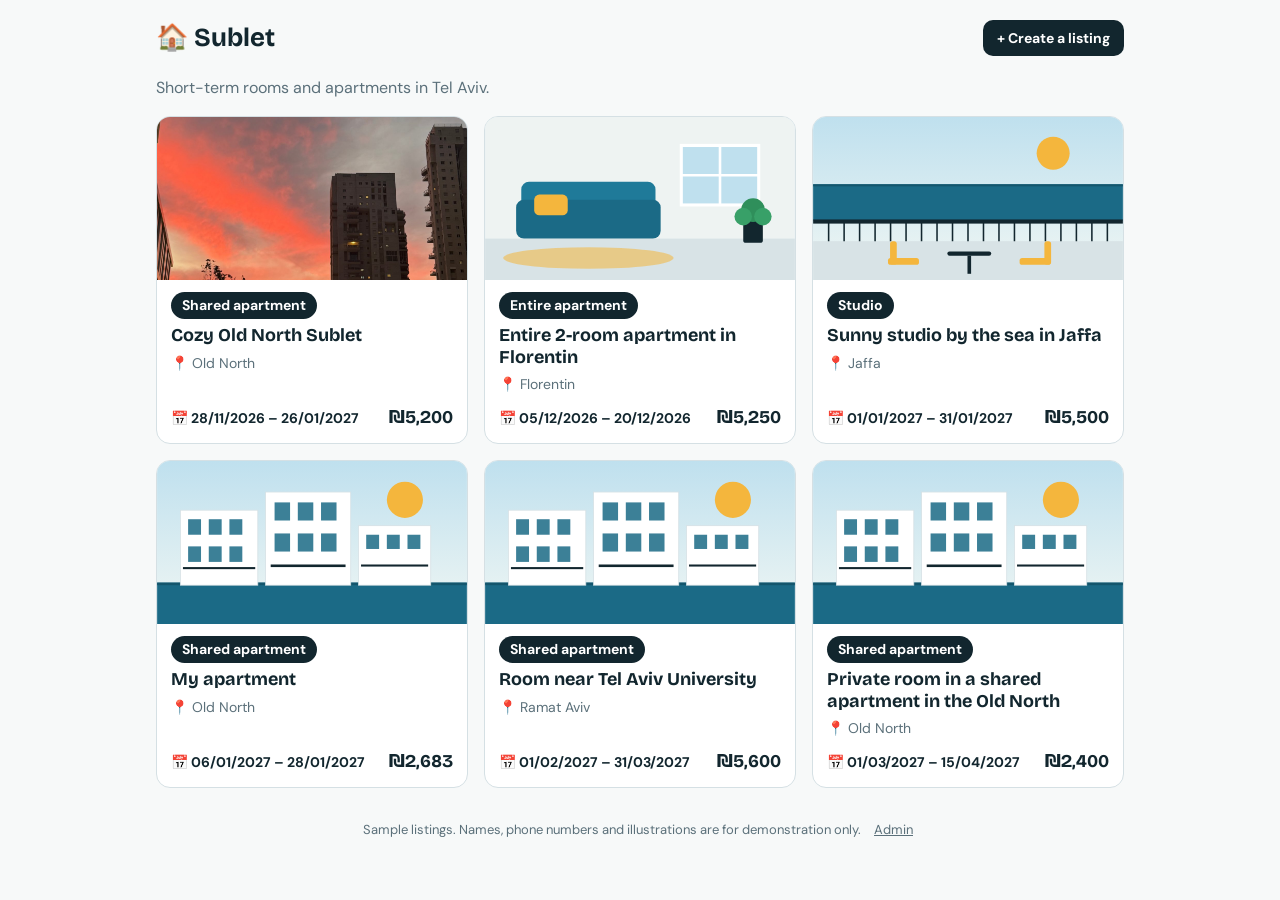
==== commit 5ed520e2: "Add admin view on home page: edit and delete listings - "Admin" link on the home page; password chec" ====
--- a/index.html
+++ b/index.html
@@ -28,20 +28,87 @@
   </header>
   <p class="lead">Short-term rooms and apartments in Tel Aviv.</p>
 
+  <!-- Admin view: sign in with the ADMIN_PASSWORD (server/publish.gs) to edit or delete listings. -->
+  <form class="adminbar" id="login" hidden>
+    <label class="f">Admin password<input name="password" type="password" autocomplete="current-password" required></label>
+    <button class="btn dark small" type="submit">Sign in</button>
+    <button class="btn alt small" type="button" id="loginCancel">Cancel</button>
+    <p class="err" id="loginErr" role="alert" hidden></p>
+  </form>
+  <div class="adminbar on" id="adminOn" hidden>
+    <strong>Admin view</strong>
+    <span>Changes go live about 2 minutes after saving.</span>
+    <button class="btn alt small" type="button" id="logout">Exit admin</button>
+  </div>
+
   <div class="grid" id="grid"></div>
 
-  <p class="foot">Sample listings. Names, phone numbers and illustrations are for demonstration only.</p>
+  <p class="foot">Sample listings. Names, phone numbers and illustrations are for demonstration only.
+    <button class="linkbtn" type="button" id="adminBtn">Admin</button></p>
 </div>
+
+<!-- Edit a listing (admin). Lists are one item per line. -->
+<dialog class="editor" id="editor">
+  <form id="editForm" method="dialog">
+    <h2 id="editTitle">Edit listing</h2>
+    <fieldset>
+      <legend>Listing</legend>
+      <label class="f full">Title<input name="title" required></label>
+      <label class="f">Type<input name="type" placeholder="e.g. Shared apartment"></label>
+      <label class="f">Neighborhood<input name="neighborhood" required></label>
+      <label class="f full">Address<input name="address"></label>
+      <label class="f">From<input name="from" type="date" required></label>
+      <label class="f">Until<input name="to" type="date" required></label>
+    </fieldset>
+    <fieldset>
+      <legend>Price (₪)</legend>
+      <label class="f">Total<input name="total" type="number" min="1" required></label>
+      <label class="f">Per month<input name="perMonth" type="number" min="0"></label>
+      <label class="f">Per night<input name="perNight" type="number" min="0"></label>
+      <label class="check"><input name="billsIncluded" type="checkbox"> Bills included</label>
+    </fieldset>
+    <fieldset>
+      <legend>Details <small>one per line</small></legend>
+      <label class="f full">Description <small>blank line between paragraphs</small><textarea name="description" rows="4"></textarea></label>
+      <label class="f">The place<textarea name="place" rows="4"></textarea></label>
+      <label class="f">Looking for<textarea name="lookingFor" rows="4"></textarea></label>
+      <label class="f">Private<textarea name="private" rows="4"></textarea></label>
+      <label class="f">Shared<textarea name="shared" rows="4"></textarea></label>
+      <label class="f full">Nearby<textarea name="nearby" rows="3"></textarea></label>
+    </fieldset>
+    <fieldset>
+      <legend>Contact</legend>
+      <label class="f full">Name<input name="name" required></label>
+      <label class="f">WhatsApp number <small>with country code</small><input name="phone" type="tel" placeholder="e.g. 972501234567"></label>
+      <label class="f">Facebook username<input name="messenger" autocapitalize="off" spellcheck="false"></label>
+    </fieldset>
+    <p class="err" id="editErr" role="alert" hidden></p>
+    <div class="actions">
+      <button class="btn dark" type="submit" id="saveBtn">Save</button>
+      <button class="btn alt" type="button" id="editCancel">Cancel</button>
+    </div>
+  </form>
+</dialog>
+<div class="toast" role="status" id="toast"></div>
 
 <script src="listing.js"></script>
 <script>
   const grid = document.getElementById('grid');
   const { esc, money, dates } = Sublet;
 
-  // One card per listing, soonest move-in first.
+  let listings = [];
+  let password = '';
+  try { password = sessionStorage.getItem('adminPassword') || ''; } catch (e) {}
+
+  // One card per listing, soonest move-in first. In admin view each card gets Edit / Delete.
   function card(l) {
     const photo = l.photos?.[0]?.src || 'photos/building.svg';
-    return `
+    const tools = password ? `
+      <div class="tools">
+        <button class="btn alt small" type="button" data-edit="${esc(l.id)}">Edit</button>
+        <button class="btn alt small del" type="button" data-del="${esc(l.id)}">Delete</button>
+      </div>` : '';
+    return `<div class="cardw">
       <a class="card" href="${encodeURIComponent(l.id)}/">
         <img src="${esc(photo)}" alt="" loading="lazy">
         <div class="cb">
@@ -53,13 +120,119 @@
             <strong>${money(l.price.total)}</strong>
           </div>
         </div>
-      </a>`;
+      </a>${tools}</div>`;
   }
 
-  Sublet.loadListings().then(listings => {
+  function draw() {
     listings.sort((a, b) => a.from.localeCompare(b.from));
     grid.innerHTML = listings.map(card).join('') || '<p class="msg">No listings yet.</p>';
-  }).catch(() => Sublet.loadError(grid));
+    document.getElementById('adminOn').hidden = !password;
+    document.getElementById('adminBtn').hidden = !!password;
+  }
+
+  Sublet.loadListings().then(data => { listings = data; draw(); }).catch(() => Sublet.loadError(grid));
+
+  // ================= Admin view =================
+  const $ = id => document.getElementById(id);
+  const toast = $('toast');
+  const say = text => {
+    toast.textContent = text;
+    toast.classList.add('show');
+    setTimeout(() => toast.classList.remove('show'), 3000);
+  };
+  const remember = p => { password = p; try { p ? sessionStorage.setItem('adminPassword', p) : sessionStorage.removeItem('adminPassword'); } catch (e) {} };
+  const showErr = (el, err) => { el.textContent = err.message || 'No connection, try again.'; el.hidden = false; };
+
+  $('adminBtn').addEventListener('click', () => { $('login').hidden = false; $('login').password.focus(); });
+  $('loginCancel').addEventListener('click', () => { $('login').hidden = true; });
+  $('login').addEventListener('submit', async e => {
+    e.preventDefault();
+    const form = e.target, btn = form.querySelector('[type=submit]');
+    btn.disabled = true; $('loginErr').hidden = true;
+    try {
+      await Sublet.post({ action: 'login', password: form.password.value });
+      remember(form.password.value);
+      form.reset(); form.hidden = true;
+      draw();
+    } catch (err) { showErr($('loginErr'), err); }
+    btn.disabled = false;
+  });
+  $('logout').addEventListener('click', () => { remember(''); draw(); });
+
+  // The server says "Wrong password" if it was changed meanwhile: sign out.
+  async function adminPost(data) {
+    try { return await Sublet.post({ ...data, password }); }
+    catch (err) { if (err.message === 'Wrong password.') { remember(''); draw(); } throw err; }
+  }
+
+  // ---- Delete (tap twice) ----
+  grid.addEventListener('click', async e => {
+    const b = e.target.closest('[data-del]');
+    if (!b) return;
+    if (!b.dataset.sure) {
+      b.dataset.sure = '1'; b.textContent = 'Tap again to delete';
+      setTimeout(() => { if (b.isConnected && !b.disabled) { delete b.dataset.sure; b.textContent = 'Delete'; } }, 3000);
+      return;
+    }
+    b.disabled = true; b.textContent = 'Deleting…';
+    try {
+      await adminPost({ action: 'delete', id: b.dataset.del });
+      listings = listings.filter(l => l.id !== b.dataset.del);
+      draw(); say('Deleted. Gone from the site in about 2 minutes.');
+    } catch (err) {
+      b.disabled = false; delete b.dataset.sure; b.textContent = 'Delete';
+      say(`Couldn't delete: ${err.message || 'no connection'}`);
+    }
+  });
+
+  // ---- Edit ----
+  const ef = $('editForm');
+  const lines = text => text.split('\n').map(s => s.trim()).filter(Boolean);
+  let editing = null;
+
+  grid.addEventListener('click', e => {
+    const b = e.target.closest('[data-edit]');
+    if (!b) return;
+    editing = listings.find(l => l.id === b.dataset.edit);
+    const l = editing, p = l.price || {}, c = l.contact || {};
+    const values = {
+      title: l.title, type: l.type, neighborhood: l.neighborhood, address: l.address, from: l.from, to: l.to,
+      total: p.total, perMonth: p.perMonth, perNight: p.perNight,
+      description: (l.description || []).join('\n\n'), place: (l.place || []).join('\n'), lookingFor: (l.lookingFor || []).join('\n'),
+      private: (l.included?.private || []).join('\n'), shared: (l.included?.shared || []).join('\n'), nearby: (l.nearby || []).join('\n'),
+      name: c.name, phone: c.phone, messenger: c.messenger,
+    };
+    for (const [k, v] of Object.entries(values)) ef[k].value = v ?? '';
+    ef.billsIncluded.checked = !!p.billsIncluded;
+    $('editTitle').textContent = `Edit: ${l.title}`;
+    $('editErr').hidden = true;
+    $('editor').showModal();
+  });
+  $('editCancel').addEventListener('click', () => $('editor').close());
+
+  ef.addEventListener('submit', async e => {
+    e.preventDefault();
+    const btn = $('saveBtn');
+    const listing = {
+      ...editing,
+      title: ef.title.value, type: ef.type.value, neighborhood: ef.neighborhood.value, address: ef.address.value,
+      from: ef.from.value, to: ef.to.value,
+      price: { total: Number(ef.total.value), perMonth: Number(ef.perMonth.value) || undefined,
+               perNight: Number(ef.perNight.value) || undefined, billsIncluded: ef.billsIncluded.checked },
+      description: ef.description.value.split(/\n\s*\n/).map(s => s.trim()).filter(Boolean),
+      place: lines(ef.place.value), lookingFor: lines(ef.lookingFor.value), nearby: lines(ef.nearby.value),
+      included: { private: lines(ef.private.value), shared: lines(ef.shared.value) },
+      contact: { name: ef.name.value, phone: ef.phone.value.replace(/\D/g, ''), messenger: ef.messenger.value.trim().replace(/^@/, '') },
+    };
+    btn.disabled = true; btn.textContent = 'Saving…'; $('editErr').hidden = true;
+    try {
+      const result = await adminPost({ action: 'update', id: editing.id, listing });
+      listings = listings.map(l => l.id === editing.id ? result.listing : l);
+      $('editor').close(); draw();
+      say('Saved. Live on the site in about 2 minutes.');
+    } catch (err) { showErr($('editErr'), err); }
+    btn.disabled = false; btn.textContent = 'Save';
+  });
 </script>
 </body>
 </html>
--- a/style.css
+++ b/style.css
@@ -18,6 +18,7 @@
   color-scheme:light;
 }
 *{box-sizing:border-box}
+[hidden]{display:none!important}
 html,body{margin:0}
 body{background:var(--paper);color:var(--ink);font:400 16px/1.5 var(--f-body);-webkit-text-size-adjust:100%}
 img{max-width:100%}
@@ -25,6 +26,7 @@
 .sr{position:absolute;width:1px;height:1px;overflow:hidden;clip:rect(0 0 0 0);white-space:nowrap}
 .btn{display:inline-block;font:700 16px var(--f-body);border-radius:12px;padding:14px 16px;text-align:center;text-decoration:none;cursor:pointer;border:0}
 .btn.main{background:var(--wa);color:#fff}
+.btn.ms{background:#0866ff}
 .btn.alt{background:var(--sea-soft);color:var(--sea)}
 .btn.dark{background:var(--ink);color:#fff}
 .btn.small{font-size:14px;padding:9px 14px;border-radius:10px}
@@ -37,7 +39,7 @@
 @media (prefers-reduced-motion:reduce){.toast{transition:none}}
 
 /* ---------- 2. Listing page (also used by the create-page preview) ---------- */
-/* One column, 480px max: photos, title + key facts, description, included / not included, sticky action bar. */
+/* One column, 480px max: photos, title + key facts, description, included, sticky action bar. */
 .wrap{max-width:480px;margin:0 auto;background:#fff;min-height:100vh;padding-bottom:96px;box-shadow:0 0 0 1px var(--line)}
 .hero{position:relative;aspect-ratio:1200/630;background:var(--sea-soft);overflow:hidden}
 .gal{display:flex;height:100%;overflow-x:auto;scroll-snap-type:x mandatory;scrollbar-width:none;-webkit-overflow-scrolling:touch}
@@ -63,6 +65,7 @@
 .meta strong{color:var(--ink);font-weight:700;font-variant-numeric:tabular-nums}
 .gl{margin:0 0 6px;font:700 11px/1 var(--f-body);letter-spacing:.07em;text-transform:uppercase;color:var(--muted)}
 .cl{display:flex;flex-wrap:wrap;gap:6px}
+.tags{grid-column:1/-1;display:flex;flex-direction:column;gap:12px}
 .contact{font-weight:700}
 .fact{border:1px solid var(--line);border-radius:12px;padding:10px 14px}
 .fact span{display:block;color:var(--muted);font-size:13px}
@@ -84,9 +87,10 @@
 .cols.one{grid-template-columns:1fr}
 .col h4{margin:0 0 6px;font:700 13px/1.2 var(--f-body);color:var(--muted)}
 .col+.col{border-left:1px solid var(--line);padding-left:14px}
-.out{border:1px solid var(--line);border-radius:12px;padding:12px 14px}
-.out h3{color:var(--no)}
-.out ul{margin-top:10px;flex-direction:row;flex-wrap:wrap;gap:6px 16px}
+.near ul{margin-top:10px;flex-direction:row;flex-wrap:wrap;gap:6px 16px}
+.near{border:1px solid var(--line);border-radius:12px;padding:12px 14px}
+.near h3{color:var(--sea)}
+.near h3 i{font-style:normal}
 .bar{position:fixed;left:0;right:0;bottom:0;background:#fff;border-top:1px solid var(--line);padding:12px 16px calc(12px + env(safe-area-inset-bottom, 0px));z-index:5}
 .bar div{max-width:480px;margin:0 auto;display:flex;gap:8px}
 .bar .main{flex:1}
@@ -108,6 +112,22 @@
 .card .when{font-size:14px;font-weight:700;font-variant-numeric:tabular-nums}
 .foot{margin-top:28px;color:var(--muted);font-size:13px;text-align:center}
 
+/* Admin view */
+.linkbtn{border:0;background:none;padding:4px;margin-left:6px;font:inherit;color:var(--muted);text-decoration:underline;cursor:pointer}
+.adminbar{display:flex;align-items:end;gap:8px;flex-wrap:wrap;background:#fff;border:1px solid var(--line);border-radius:14px;padding:12px 14px;margin:0 0 16px}
+.adminbar .f{flex:1 1 200px}
+.adminbar.on{align-items:center;border-color:var(--ink)}
+.adminbar.on span{color:var(--muted);font-size:14px;flex:1}
+.err{flex-basis:100%;margin:0;color:var(--no);font-weight:700;font-size:14px}
+.cardw{display:flex;flex-direction:column}
+.cardw .card{flex:1}
+.tools{display:flex;gap:8px;padding-top:8px}
+.tools .btn{flex:1}
+.tools .del{color:var(--no)}
+.editor{width:min(640px,calc(100% - 32px));max-height:calc(100% - 32px);border:0;border-radius:16px;padding:16px;background:var(--paper);color:var(--ink)}
+.editor::backdrop{background:rgba(18,38,46,.5)}
+.editor h2{font:700 22px/1.2 var(--f-display);margin:0 0 12px}
+
 /* ---------- 4. Create page ---------- */
 .create{max-width:1100px;margin:0 auto;padding:0 16px 40px;display:grid;grid-template-columns:minmax(0,1fr) 440px;gap:28px;align-items:start}
 .create .top{grid-column:1/-1}
@@ -117,7 +137,7 @@
 .f{display:flex;flex-direction:column;gap:4px;font-size:14px;font-weight:700}
 .f.full{grid-column:1/-1}
 @media (max-width:520px){form fieldset{grid-template-columns:1fr}}
-.f small{font-weight:400;color:var(--muted)}
+.f small,.ql small{font-weight:400;color:var(--muted)}
 .f input,.f select,.f textarea{font:400 15px/1.4 var(--f-body);color:var(--ink);border:1px solid var(--line);border-radius:10px;padding:9px 11px;background:#fff;width:100%}
 .f textarea{resize:vertical;min-height:84px}
 .f input:focus,.f select:focus,.f textarea:focus{outline:2px solid var(--sea);outline-offset:0;border-color:var(--sea)}
@@ -134,9 +154,47 @@
 .done ol{margin:0 0 12px;padding-left:20px}
 .done code{background:var(--paper);border:1px solid var(--line);border-radius:6px;padding:1px 5px;font-size:13px}
 .done pre{background:var(--ink);color:#e4f0f4;border-radius:10px;padding:12px;font-size:12px;max-height:260px;overflow:auto;margin:0}
+.hp{position:absolute;left:-9999px;width:1px;height:1px;overflow:hidden}
+.pubmsg{margin:0 0 12px;padding:12px 14px;border-radius:12px;background:#fbe8e4;color:var(--no);font-weight:700}
+.done .link{margin:0 0 14px;font-weight:700;word-break:break-all}
+.done .link a{color:var(--sea)}
+.btn[disabled]{opacity:.6;cursor:progress}
 .pv{position:sticky;top:16px}
 .pv .gl{margin-bottom:8px}
 .frame{border:1px solid var(--line);border-radius:18px;overflow:auto;max-height:calc(100vh - 60px);background:#fff}
 .frame .wrap{min-height:0;padding-bottom:0;box-shadow:none}
 .frame .bar{position:sticky}
 @media (max-width:900px){.pv{position:static}.frame{max-height:none}}
+
+/* Tap-to-pick chips (radio buttons / checkboxes dressed as buttons) */
+.ctop{display:flex;align-items:center;justify-content:space-between;gap:12px;flex-wrap:wrap;margin:0 0 16px}
+.ctitle{font:700 30px/1.1 var(--f-display);margin:0}
+form legend small{font:400 13px var(--f-body);color:var(--muted)}
+.q{display:flex;flex-direction:column;gap:8px}
+.q.full,.pickbtn.full,.check.full,.total.full{grid-column:1/-1}
+.ql{font-size:14px;font-weight:700}
+.opts{display:flex;flex-wrap:wrap;gap:8px}
+.opt{position:relative;display:inline-flex}
+.opt input{position:absolute;left:50%;bottom:0;opacity:0;width:1px;height:1px}
+.opt span{display:inline-block;border:1.5px solid var(--line);border-radius:999px;padding:9px 14px;font-size:15px;font-weight:700;line-height:1.2;cursor:pointer;background:#fff;user-select:none;-webkit-tap-highlight-color:transparent}
+.opt span:hover{border-color:var(--sea)}
+.opt input:checked+span{background:var(--ink);border-color:var(--ink);color:#fff}
+.opt input:focus-visible+span{outline:3px solid var(--sun);outline-offset:2px}
+.opts.big .opt{flex:1 1 170px}
+.opts.big span{flex:1;text-align:center;padding:14px 10px;border-radius:12px;font-size:16px}
+.steps{grid-column:1/-1;display:flex;flex-wrap:wrap;gap:12px 28px}
+@media (max-width:520px){.steps{gap:12px 16px}.step{gap:4px}.step button{width:40px;height:42px}.step input{width:44px}}
+.step{display:flex;align-items:center;gap:6px}
+.step button{width:44px;height:44px;border-radius:12px;border:1.5px solid var(--line);background:#fff;color:var(--ink);font:700 22px/1 var(--f-body);cursor:pointer}
+.step button:active{background:var(--sea-soft)}
+.step input{width:56px;text-align:center;font:700 18px var(--f-body);border:1px solid var(--line);border-radius:10px;padding:9px 4px}
+.total{margin:-4px 0 0;font-weight:700;color:var(--sea);min-height:0}
+.total:empty{display:none}
+.pickbtn{position:relative;display:flex;align-items:center;justify-content:center;gap:8px;border:2px dashed var(--line);border-radius:12px;padding:18px;font-weight:700;font-size:16px;color:var(--sea);cursor:pointer;background:var(--paper)}
+.pickbtn:hover{border-color:var(--sea)}
+.pickbtn input{position:absolute;inset:0;opacity:0;cursor:pointer}
+.pickbtn:focus-within{outline:3px solid var(--sun);outline-offset:2px}
+.more{border:1px solid var(--line);border-radius:14px;background:#fff;margin:0 0 16px}
+.more summary{padding:14px 16px;font-weight:700;cursor:pointer}
+.more summary small{font-weight:400;color:var(--muted)}
+.moreb{padding:0 16px 16px;display:flex;flex-direction:column;gap:12px}
